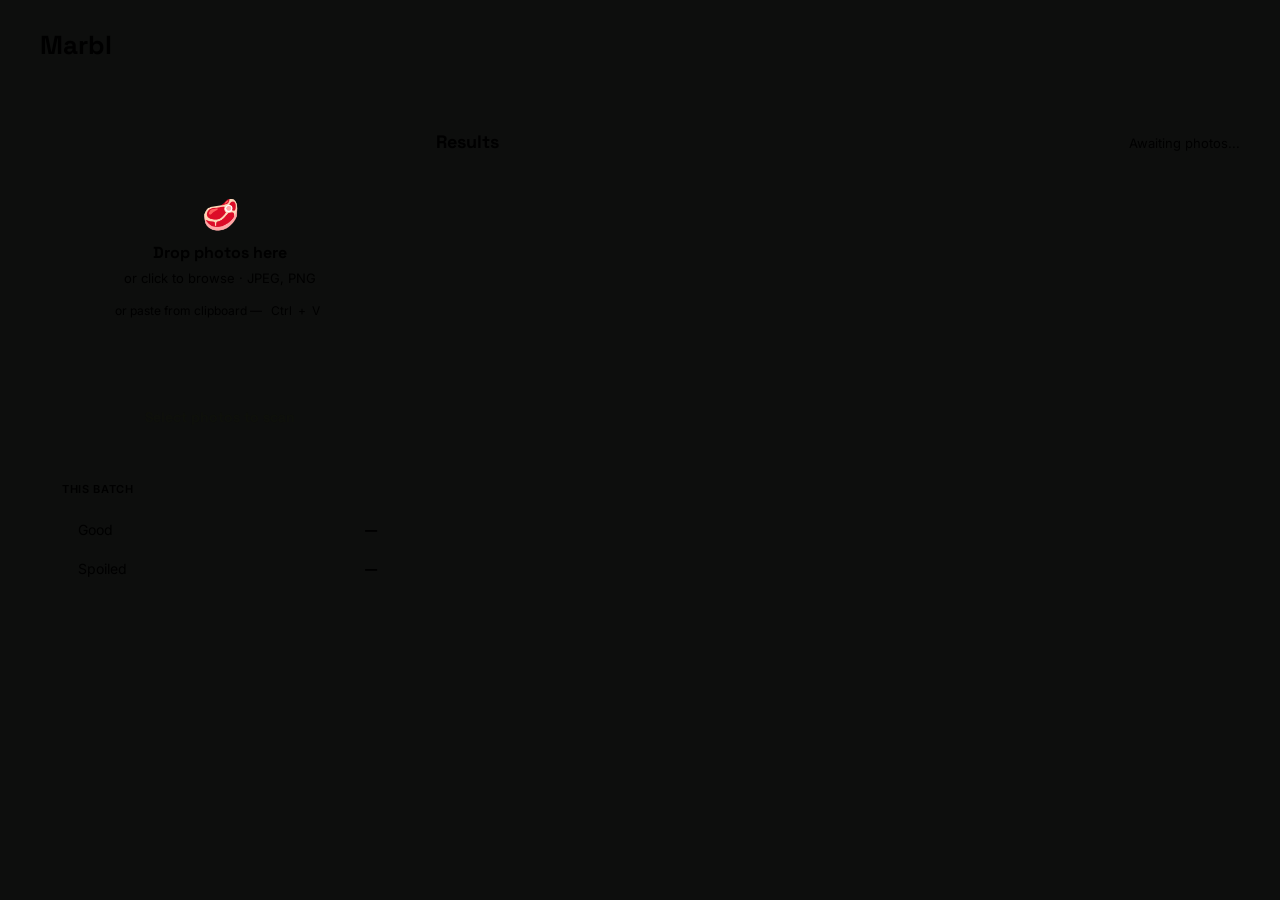
==== frontend/desktop.html @ b9001ba7 "UI enhancements and edge-case fixes: responsive grid, size labels, unified themes, bounding box clam" ====
<!DOCTYPE html>
<html lang="en">

<head>
  <meta charset="UTF-8">
  <title>Marbl — Desktop</title>
  <link rel="preconnect" href="https://fonts.googleapis.com">
  <link
    href="https://fonts.googleapis.com/css2?family=Space+Grotesk:wght@500;700&family=Inter:wght@400;500;600&display=swap"
    rel="stylesheet">
  <link href="/static/tokens.css" rel="stylesheet">
  <style>
    * {
      box-sizing: border-box;
    }

    body {
      margin: 0;
      background: #0d0e0d;
      font-family: 'Inter', sans-serif;
      color: var(--ink);
    }

    .app {
      max-width: 1800px;
      margin: 0 auto;
      padding: 0 40px;
    }

    header {
      display: flex;
      align-items: center;
      justify-content: space-between;
      padding: 28px 0;
      border-bottom: 1px solid var(--line);
    }

    .word {
      font-family: 'Space Grotesk', sans-serif;
      font-weight: 700;
      font-size: 26px;
    }

    .word span {
      color: var(--accent);
    }

    nav {
      display: flex;
      gap: 28px;
      font-size: 14px;
      color: var(--muted);
    }

    .layout {
      display: grid;
      grid-template-columns: 360px 1fr;
      gap: 36px;
      padding: 40px 0 60px;
      align-items: start;
    }

    .panel {
      background: var(--surface);
      border: 1px solid var(--line);
      border-radius: 16px;
      padding: 22px;
      position: sticky;
      top: 40px;
    }

    .drop {
      border: 1.5px dashed var(--line);
      border-radius: 12px;
      padding: 44px 20px;
      text-align: center;
      transition: border-color .15s;
      cursor: pointer;
    }

    .drop.drag-over,
    .drop:hover {
      border-color: var(--accent);
      background: rgba(214, 255, 63, 0.04);
    }

    .drop .emoji {
      font-size: 30px;
      margin-bottom: 10px;
    }

    .drop h3 {
      font-family: 'Space Grotesk', sans-serif;
      font-size: 16px;
      margin: 0 0 6px;
      font-weight: 700;
    }

    .drop p {
      color: var(--muted);
      font-size: 13px;
      margin: 0;
      line-height: 1.5;
    }

    .drop .paste {
      margin-top: 14px;
      font-size: 12px;
      color: var(--muted);
    }

    .drop .paste kbd {
      background: var(--surface-2);
      border: 1px solid var(--line);
      border-radius: 4px;
      padding: 1px 6px;
      font-family: inherit;
    }

    .cta {
      width: 100%;
      background: var(--accent);
      color: #10130a;
      border: none;
      border-radius: 10px;
      padding: 14px;
      font-family: 'Space Grotesk', sans-serif;
      font-weight: 700;
      font-size: 14px;
      margin-top: 16px;
      cursor: pointer;
      transition: opacity .2s, transform .1s;
    }

    .cta:hover:not(:disabled) {
      opacity: 0.9;
    }

    .cta:active:not(:disabled) {
      transform: scale(0.98);
    }

    .cta:disabled {
      opacity: 0.5;
      cursor: not-allowed;
    }

    .preview-strip {
      display: flex;
      flex-wrap: wrap;
      gap: 8px;
      margin-top: 16px;
    }

    .thumb-wrap {
      position: relative;
      width: 48px;
      height: 48px;
      border-radius: 8px;
      overflow: hidden;
      border: 0.5px solid var(--line);
    }

    .thumb-wrap img {
      width: 100%;
      height: 100%;
      object-fit: cover;
    }

    .thumb-remove {
      position: absolute;
      top: 2px;
      right: 2px;
      width: 16px;
      height: 16px;
      border-radius: 50%;
      background: rgba(0, 0, 0, 0.7);
      border: none;
      color: #fff;
      font-size: 10px;
      cursor: pointer;
      display: flex;
      align-items: center;
      justify-content: center;
    }

    .stats {
      margin-top: 22px;
      padding-top: 20px;
      border-top: 1px solid var(--line);
    }

    .stats h4 {
      font-size: 11px;
      text-transform: uppercase;
      letter-spacing: .06em;
      color: var(--muted);
      font-weight: 600;
      margin: 0 0 14px;
    }

    .stat-row {
      display: flex;
      align-items: center;
      justify-content: space-between;
      padding: 9px 0;
      font-size: 14px;
      cursor: pointer;
      transition: opacity .15s;
      user-select: none;
    }

    .stat-row:hover {
      opacity: 0.8;
    }

    .stat-row .n {
      font-family: 'Space Grotesk', sans-serif;
      font-weight: 700;
      font-size: 16px;
      font-variant-numeric: tabular-nums;
    }

    .dot {
      width: 8px;
      height: 8px;
      border-radius: 50%;
      display: inline-block;
      margin-right: 8px;
    }

    .results-head {
      display: flex;
      align-items: baseline;
      justify-content: space-between;
      margin-bottom: 18px;
    }

    .results-head h2 {
      font-family: 'Space Grotesk', sans-serif;
      font-size: 18px;
      margin: 0;
      font-weight: 700;
    }

    .results-head span {
      color: var(--muted);
      font-size: 13px;
    }

    .grid {
      display: grid;
      grid-template-columns: repeat(auto-fill, minmax(320px, 1fr));
      gap: 18px;
    }

    .card {
      background: var(--surface);
      border: 1px solid var(--line);
      border-radius: 14px;
      overflow: hidden;
      transition: transform .18s ease, border-color .18s ease, box-shadow .18s ease, background-color .18s ease;
    }

    .card:hover {
      transform: translateY(-4px);
      box-shadow: 0 16px 40px rgba(0, 0, 0, 0.4);
    }

    .card.good:hover {
      border-color: var(--good);
      background-color: var(--good-dim);
    }

    .card.spoiled:hover {
      border-color: var(--spoiled);
      background-color: var(--spoiled-dim);
    }

    .card.review:hover {
      border-color: var(--review);
      background-color: var(--review-dim);
    }

    .photo {
      position: relative;
      aspect-ratio: 4/3;
      overflow: hidden;
      background: #000;
      display: flex;
      align-items: center;
      justify-content: center;
    }

    .photo img {
      width: 100%;
      height: 100%;
      object-fit: contain;
    }

    .share {
      position: absolute;
      top: 10px;
      right: 10px;
      width: 28px;
      height: 28px;
      border-radius: 50%;
      background: rgba(10, 11, 10, 0.55);
      display: flex;
      align-items: center;
      justify-content: center;
      opacity: 0;
      transition: opacity .15s;
      border: none;
      cursor: pointer;
      backdrop-filter: blur(4px);
      -webkit-backdrop-filter: blur(4px);
    }

    .card:hover .share {
      opacity: 1;
    }

    .share:hover {
      background: rgba(10, 11, 10, 0.8);
    }

    .share svg {
      width: 13px;
      height: 13px;
      stroke: var(--ink);
      fill: none;
      stroke-width: 1.8;
    }

    .meta {
      padding: 11px 13px;
      font-size: 12.5px;
      display: flex;
      justify-content: space-between;
      color: var(--muted);
    }

    .meta .route {
      color: var(--ink);
      font-weight: 500;
    }

    .card.spoiled .meta .route {
      color: var(--spoiled);
    }

    .card.review .meta .route {
      color: var(--review);
    }

    .spinner {
      width: 30px;
      height: 30px;
      border: 3px solid var(--line);
      border-top-color: var(--accent);
      border-radius: 50%;
      animation: spin 0.8s linear infinite;
      margin: 40px auto;
    }

    @keyframes spin {
      to {
        transform: rotate(360deg);
      }
    }

    .skeleton-card {
      aspect-ratio: 4/3;
      background: var(--surface);
      border: 1px solid var(--line);
      border-radius: 14px;
      position: relative;
      overflow: hidden;
    }

    .skeleton-card::after {
      content: '';
      position: absolute;
      top: 0;
      left: -100%;
      right: 0;
      bottom: 0;
      background: linear-gradient(90deg, transparent, rgba(255, 255, 255, 0.03), transparent);
      animation: shimmer 1.5s infinite;
    }

    @keyframes shimmer {
      100% {
        left: 100%;
      }
    }
  </style>
</head>

<body>
  <div class="app">
    <header>
      <div class="word">Mar<span>bl</span></div>
    </header>

    <div class="layout">
      <div class="panel">
        <div class="drop" id="drop-zone">
          <div class="emoji">🥩</div>
          <h3>Drop photos here</h3>
          <p>or click to browse · JPEG, PNG</p>
          <div class="paste">or paste from clipboard — <kbd>Ctrl</kbd>+<kbd>V</kbd></div>
          <input type="file" id="file-input" accept="image/*" multiple style="display:none">
        </div>

        <div class="preview-strip" id="preview-strip"></div>

        <button class="cta" id="cta-btn" disabled>Select photos to scan</button>

        <div class="stats">
          <h4>This batch</h4>
          <div class="stat-row" data-filter="good"><span><i class="dot"
                style="background:var(--good)"></i>Good</span><span class="n" id="stat-good">&mdash;</span></div>
          <div class="stat-row" data-filter="spoiled"><span><i class="dot"
                style="background:var(--spoiled)"></i>Spoiled</span><span class="n" id="stat-spoiled">&mdash;</span>
          </div>
        </div>
      </div>

      <div class="results">
        <div class="results-head">
          <h2>Results</h2>
          <span id="results-hint">Awaiting photos...</span>
        </div>
        <div id="spinner-container" style="display:none">
          <div class="spinner"></div>
        </div>
        <div class="grid" id="grid">
          <!-- Results render here -->
        </div>
      </div>
    </div>
  </div>

  <script type="module">
    import { classifyImages, downloadAnnotatedImage } from '/static/shared.js';

    let queue = [];
    const dropZone = document.getElementById('drop-zone');
    const fileInput = document.getElementById('file-input');
    const previewStrip = document.getElementById('preview-strip');
    const ctaBtn = document.getElementById('cta-btn');
    const grid = document.getElementById('grid');
    const spinnerContainer = document.getElementById('spinner-container');
    const resultsHint = document.getElementById('results-hint');

    // Drag and drop + click
    dropZone.addEventListener('click', () => fileInput.click());
    fileInput.addEventListener('change', () => { addFiles([...fileInput.files]); fileInput.value = ''; });
    dropZone.addEventListener('dragover', e => { e.preventDefault(); dropZone.classList.add('drag-over'); });
    dropZone.addEventListener('dragleave', () => dropZone.classList.remove('drag-over'));
    dropZone.addEventListener('drop', e => {
      e.preventDefault();
      dropZone.classList.remove('drag-over');
      addFiles([...e.dataTransfer.files].filter(f => f.type.startsWith('image/')));
    });

    // Paste
    document.addEventListener('paste', e => {
      const files = [...(e.clipboardData?.items || [])]
        .filter(i => i.type.startsWith('image/'))
        .map(i => i.getAsFile())
        .filter(Boolean);
      if (files.length) addFiles(files);
    });

    // Filter Logic
    let currentFilter = null;
    document.querySelectorAll('.stat-row').forEach(row => {
      row.addEventListener('click', () => {
        const filter = row.dataset.filter;
        currentFilter = currentFilter === filter ? null : filter;
        applyFilter();
      });
    });

    function applyFilter() {
      document.querySelectorAll('.stat-row').forEach(r => {
        r.style.opacity = (!currentFilter || r.dataset.filter === currentFilter) ? '1' : '0.3';
      });

      document.querySelectorAll('.card').forEach(card => {
        if (card.classList.contains('skeleton-card')) return;
        if (!currentFilter || card.classList.contains(currentFilter) || (currentFilter === 'spoiled' && card.classList.contains('error'))) {
          card.style.display = 'block';
        } else {
          card.style.display = 'none';
        }
      });
    }

    function addFiles(files) {
      files.forEach(f => {
        if (!queue.find(x => x.name === f.name && x.size === f.size)) queue.push(f);
      });
      renderQueue();
    }

    function removeFile(idx) {
      queue.splice(idx, 1);
      renderQueue();
    }

    function renderQueue() {
      previewStrip.innerHTML = '';
      queue.forEach((file, idx) => {
        const wrap = document.createElement('div');
        wrap.className = 'thumb-wrap';
        wrap.innerHTML = `<img src="${URL.createObjectURL(file)}"><button class="thumb-remove">✕</button>`;
        wrap.querySelector('.thumb-remove').addEventListener('click', () => removeFile(idx));
        previewStrip.appendChild(wrap);
      });

      if (queue.length > 0) {
        ctaBtn.disabled = false;
        ctaBtn.textContent = `Check ${queue.length} photo${queue.length !== 1 ? 's' : ''}`;
      } else {
        ctaBtn.disabled = true;
        ctaBtn.textContent = 'Select photos to scan';
      }
    }

    // API Call
    ctaBtn.addEventListener('click', async () => {
      if (!queue.length) return;

      ctaBtn.disabled = true;
      ctaBtn.textContent = 'Analyzing...';
      grid.innerHTML = '';

      // Skeletons
      for (let i = 0; i < queue.length; i++) {
        grid.innerHTML += `<div class="skeleton-card" style="animation-delay:${i * 50}ms"></div>`;
      }

      try {
        const results = await classifyImages(queue);
        renderResults(results);
      } catch (err) {
        grid.innerHTML = `<p style="color:var(--spoiled)">Error: ${err.message}</p>`;
      } finally {
        spinnerContainer.style.display = 'none';
        renderQueue(); // restore CTA button text
      }
    });

    function renderResults(results) {
      grid.innerHTML = '';

      let nGood = 0, nSpoiled = 0;
      results.forEach(r => {
        if (r.error) return;
        if (r.decision === 'discard') nSpoiled++;
        else nGood++;
      });

      document.getElementById('stat-good').textContent = nGood;
      document.getElementById('stat-spoiled').textContent = nSpoiled;
      resultsHint.textContent = `${results.length} photo${results.length !== 1 ? 's' : ''}`;

      results.forEach((r, i) => {
        const card = document.createElement('div');

        if (r.error) {
          card.className = 'card spoiled';
          card.innerHTML = `<div style="padding:20px; color:var(--spoiled)">⚠ ${r.error} (${r.filename})</div>`;
          grid.appendChild(card);
          return;
        }

        let cls = r.decision === 'discard' ? 'spoiled' :
          r.decision === 'needs_manual_review' ? 'review' : 'good';

        card.className = `card ${cls}`;

        // Routing
        let routeHtml = '';
        if (r.decision === 'discard') routeHtml = `discard`;
        else if (r.decision === 'packing') routeHtml = `big → packing`;
        else if (r.decision === 'grinding') {
          if (r.size_method === 'multiple_pieces_detected') routeHtml = `multi-piece → grinding`;
          else routeHtml = `small → grinding`;
        } else if (r.decision === 'needs_manual_review') routeHtml = `needs review`;

        // Meta
        let confHtml = '&nbsp;';
        if (r.size_method === 'measured' && r.longest_dimension_mm) confHtml = `~${Math.round(r.longest_dimension_mm)}mm`;
        else if (r.size_method === 'estimated' && r.longest_dimension_mm) confHtml = `~${Math.round(r.longest_dimension_mm)}mm <span style="font-size:0.85em; opacity:0.6">(est.)</span>`;
        else if (r.size_method === 'multiple_pieces_detected' && r.piece_count_estimate) confHtml = `~${r.piece_count_estimate} pcs`;

        const confPct = cls === 'good' ? Math.round(r.good_confidence * 100) : Math.round(r.spoiled_confidence * 100);

        let imgHTML = `<div style="color:var(--muted);font-size:12px">No image</div>`;
        if (r.annotated_image_base64) {
          imgHTML = `<img src="${r.annotated_image_base64}">
                   <button class="share download-btn" data-b64="${r.annotated_image_base64}" data-filename="${r.filename}" title="Download">
                     <svg viewBox="0 0 24 24"><path d="M12 16V4M12 4L7 9M12 4l5 5M4 16v3a2 2 0 002 2h12a2 2 0 002-2v-3"/></svg>
                   </button>`;
        }

        card.innerHTML = `
        <div class="photo ${cls}">
          ${imgHTML}
        </div>
        <div class="meta">
          <span class="route">${routeHtml}</span>
          <span>${confHtml}</span>
        </div>
      `;

        // Download
        const dlBtn = card.querySelector('.download-btn');
        if (dlBtn) {
          dlBtn.addEventListener('click', e => {
            e.stopPropagation();
            downloadAnnotatedImage(dlBtn.dataset.b64, dlBtn.dataset.filename);
          });
        }

        grid.appendChild(card);
      });

      applyFilter();
    }
  </script>
</body>

</html>
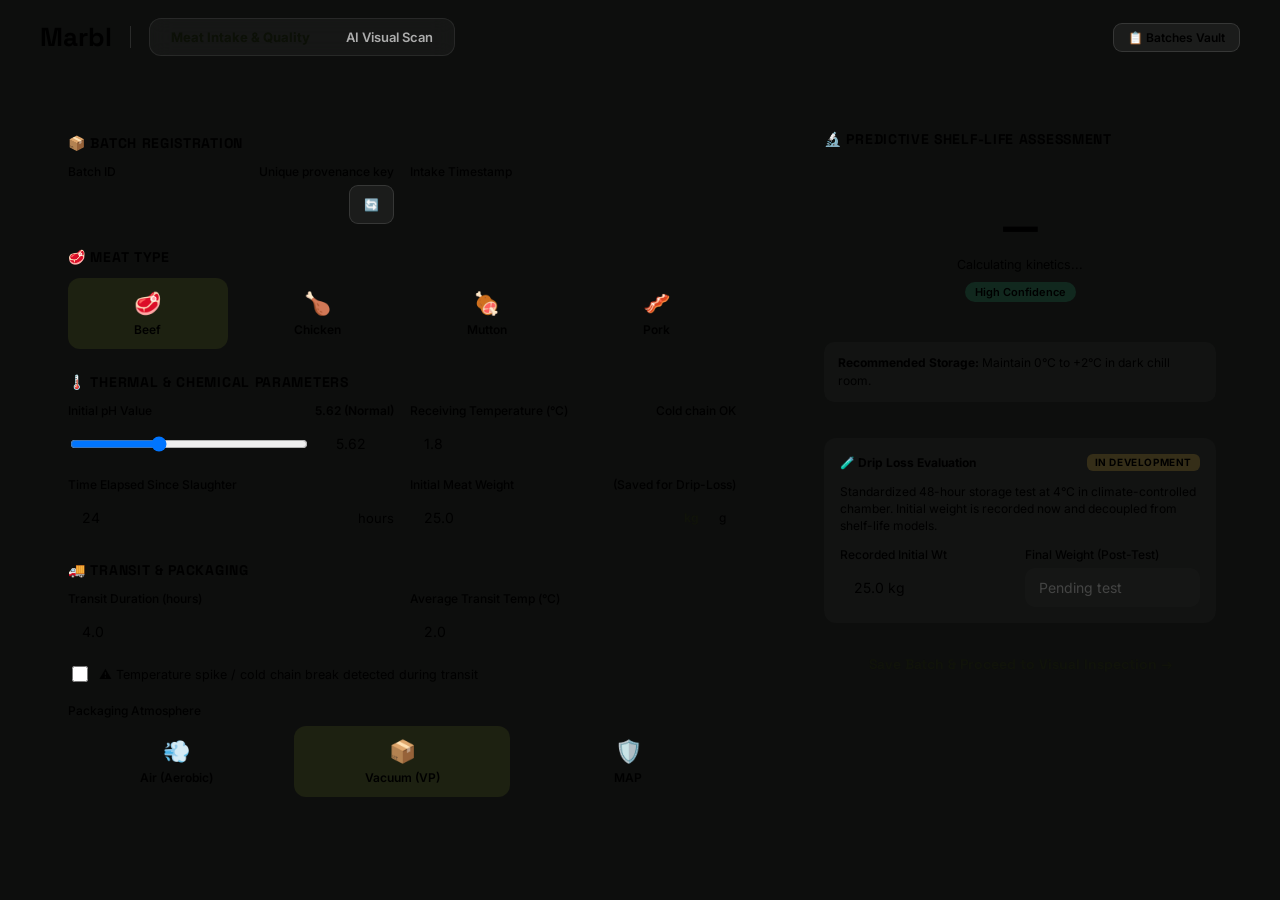
==== commit 10ba870a: "feat: implement Module 1 Intake & Shelf-Life Assessment, SQLite Batches Vault, and Biogenic Amine Se" ====
--- a/frontend/desktop.html
+++ b/frontend/desktop.html
@@ -31,8 +31,20 @@
       display: flex;
       align-items: center;
       justify-content: space-between;
-      padding: 28px 0;
+      padding: 18px 0;
       border-bottom: 1px solid var(--line);
+    }
+
+    .header-brand-group {
+      display: flex;
+      align-items: center;
+    }
+
+    .header-divider {
+      width: 1px;
+      height: 22px;
+      background: rgba(255, 255, 255, 0.12);
+      margin: 0 18px;
     }
 
     .word {
@@ -60,13 +72,219 @@
       align-items: start;
     }
 
+    .sidebar-col {
+      display: flex;
+      flex-direction: column;
+      gap: 20px;
+      position: sticky;
+      top: 40px;
+    }
+
     .panel {
       background: var(--surface);
       border: 1px solid var(--line);
       border-radius: 16px;
       padding: 22px;
-      position: sticky;
-      top: 40px;
+    }
+
+    /* ── Biogenic Amine Biosensor Hardware Integration Card ───────────── */
+    .sensor-card {
+      background: var(--surface);
+      border: 1px solid var(--line);
+      border-radius: 16px;
+      padding: 20px;
+      display: flex;
+      flex-direction: column;
+      gap: 13px;
+      box-sizing: border-box;
+      transition: border-color 0.2s ease;
+    }
+
+    .sensor-card:hover {
+      border-color: rgba(255, 255, 255, 0.2);
+    }
+
+    .sensor-card-head {
+      display: flex;
+      align-items: center;
+      justify-content: space-between;
+      gap: 8px;
+    }
+
+    .sensor-title {
+      font-family: 'Space Grotesk', sans-serif;
+      font-size: 13px;
+      font-weight: 700;
+      color: var(--ink);
+      display: flex;
+      align-items: center;
+      gap: 7px;
+      letter-spacing: .02em;
+      text-transform: uppercase;
+    }
+
+    .sensor-status-badge {
+      display: inline-flex;
+      align-items: center;
+      gap: 5px;
+      font-size: 10px;
+      font-weight: 700;
+      letter-spacing: .05em;
+      padding: 3px 8px;
+      border-radius: 12px;
+      background: rgba(255, 92, 92, 0.12);
+      border: 1px solid rgba(255, 92, 92, 0.3);
+      color: var(--spoiled);
+      text-transform: uppercase;
+    }
+
+    .pulse-dot {
+      width: 6px;
+      height: 6px;
+      border-radius: 50%;
+      background: var(--spoiled);
+      box-shadow: 0 0 6px rgba(255, 92, 92, 0.6);
+      animation: pulseAnim 2.5s infinite ease-in-out;
+    }
+
+    @keyframes pulseAnim {
+      0%, 100% { opacity: 1; transform: scale(1); }
+      50% { opacity: 0.4; transform: scale(0.85); }
+    }
+
+    .sensor-image-wrap {
+      background: #090a09;
+      border: 1px solid rgba(255, 255, 255, 0.08);
+      border-radius: 12px;
+      padding: 10px 14px;
+      display: flex;
+      flex-direction: column;
+      align-items: center;
+      position: relative;
+      overflow: hidden;
+    }
+
+    .sensor-image-wrap img {
+      width: 100%;
+      height: auto;
+      max-height: 80px;
+      object-fit: contain;
+      filter: drop-shadow(0 4px 10px rgba(0, 0, 0, 0.5));
+    }
+
+    .sensor-strip-labels {
+      display: flex;
+      justify-content: space-between;
+      width: 100%;
+      margin-top: 6px;
+      font-size: 9.5px;
+      color: var(--muted);
+      border-top: 1px dashed rgba(255, 255, 255, 0.06);
+      padding-top: 4px;
+    }
+
+    .sensor-grid-specs {
+      display: grid;
+      grid-template-columns: 1fr 1fr;
+      gap: 8px;
+      background: var(--surface-2);
+      border: 1px solid var(--line);
+      border-radius: 10px;
+      padding: 10px 12px;
+      font-size: 11px;
+    }
+
+    .spec-item {
+      display: flex;
+      flex-direction: column;
+      gap: 2px;
+    }
+
+    .spec-item .spec-label {
+      font-size: 10px;
+      color: var(--muted);
+      text-transform: uppercase;
+      letter-spacing: .04em;
+    }
+
+    .spec-item .spec-val {
+      font-family: 'Space Grotesk', sans-serif;
+      font-weight: 700;
+      color: var(--ink);
+      font-size: 11.5px;
+    }
+
+    .sensor-telemetry-bar {
+      display: flex;
+      flex-direction: column;
+      gap: 4px;
+    }
+
+    .telemetry-row {
+      display: flex;
+      justify-content: space-between;
+      align-items: center;
+      font-size: 11px;
+      color: var(--muted);
+    }
+
+    .telemetry-track {
+      height: 5px;
+      border-radius: 3px;
+      background: var(--line);
+      overflow: hidden;
+    }
+
+    .telemetry-fill {
+      height: 100%;
+      width: 8%;
+      background: var(--good);
+      border-radius: 3px;
+      transition: width 0.3s ease;
+    }
+
+    .sensor-btn-handshake {
+      background: rgba(255, 255, 255, 0.06);
+      border: 1px solid var(--line);
+      color: var(--ink);
+      font-family: 'Space Grotesk', sans-serif;
+      font-size: 11.5px;
+      font-weight: 600;
+      padding: 8px 12px;
+      border-radius: 8px;
+      cursor: pointer;
+      display: flex;
+      align-items: center;
+      justify-content: center;
+      gap: 6px;
+      transition: all 0.15s ease;
+    }
+
+    .sensor-btn-handshake:hover {
+      background: rgba(214, 255, 63, 0.1);
+      border-color: var(--accent);
+      color: var(--accent);
+    }
+
+    .sensor-btn-handshake:active {
+      transform: scale(0.98);
+    }
+
+    .sensor-handshake-log {
+      font-size: 10px;
+      color: var(--muted);
+      line-height: 1.4;
+      background: rgba(0, 0, 0, 0.25);
+      border: 1px solid rgba(255, 255, 255, 0.04);
+      border-radius: 6px;
+      padding: 6px 8px;
+      font-family: monospace;
+      display: none;
+    }
+
+    .sensor-handshake-log.active {
+      display: block;
+      animation: fadeIn 0.2s ease;
     }
 
     .drop {
@@ -252,6 +470,7 @@
       display: grid;
       grid-template-columns: repeat(auto-fill, minmax(320px, 1fr));
       gap: 18px;
+      align-items: start;
     }
 
     .card {
@@ -260,6 +479,8 @@
       border-radius: 14px;
       overflow: hidden;
       transition: transform .18s ease, border-color .18s ease, box-shadow .18s ease, background-color .18s ease;
+      display: flex;
+      flex-direction: column;
     }
 
     .card:hover {
@@ -395,57 +616,1836 @@
         left: 100%;
       }
     }
+
+    /* Discard card details */
+    .card.spoiled {
+      border-color: rgba(255, 92, 92, 0.3);
+      background: rgba(255, 92, 92, 0.03);
+    }
+
+    .discard-info {
+      padding: 0 13px 13px;
+      display: flex;
+      align-items: center;
+      gap: 7px;
+      font-size: 11.5px;
+      color: var(--spoiled);
+    }
+
+    .discard-dot {
+      width: 6px;
+      height: 6px;
+      border-radius: 50%;
+      background: var(--spoiled);
+      flex-shrink: 0;
+    }
+
+    /* Interactive photo switcher pill */
+    .photo-switcher {
+      position: absolute;
+      bottom: 8px;
+      right: 8px;
+      display: flex;
+      background: rgba(16, 19, 10, 0.78);
+      backdrop-filter: blur(8px);
+      -webkit-backdrop-filter: blur(8px);
+      border: 1px solid rgba(255, 255, 255, 0.14);
+      border-radius: 20px;
+      padding: 2px;
+      gap: 2px;
+      z-index: 5;
+    }
+
+    .photo-switch-btn {
+      background: transparent;
+      border: none;
+      color: var(--muted);
+      font-size: 10px;
+      font-weight: 600;
+      font-family: inherit;
+      padding: 3px 8px;
+      border-radius: 12px;
+      cursor: pointer;
+      transition: all 0.15s ease;
+    }
+
+    .photo-switch-btn:hover {
+      color: var(--ink);
+    }
+
+    .photo-switch-btn.active {
+      background: rgba(255, 255, 255, 0.16);
+      color: var(--ink);
+    }
+
+    /* ── Module 3: Dynamic Visible Fat Coverage panel ────────────────── */
+    .fat-panel {
+      border-top: 1px solid var(--line);
+      padding: 10px 13px 12px;
+    }
+
+    .fat-bars {
+      display: flex;
+      flex-direction: column;
+      gap: 6px;
+    }
+
+    .fat-bar-row {
+      display: flex;
+      align-items: center;
+      gap: 8px;
+      font-size: 11.5px;
+    }
+
+    .fat-bar-label {
+      width: 68px;
+      color: var(--muted);
+      flex-shrink: 0;
+    }
+
+    .fat-bar-track {
+      flex: 1;
+      height: 6px;
+      border-radius: 3px;
+      background: var(--line);
+      overflow: hidden;
+    }
+
+    .fat-bar-fill {
+      height: 100%;
+      border-radius: 3px;
+      transition: width 0.4s ease;
+    }
+
+    .fat-bar-pct {
+      width: 40px;
+      text-align: right;
+      font-family: 'Space Grotesk', sans-serif;
+      font-weight: 700;
+      font-size: 11.5px;
+      font-variant-numeric: tabular-nums;
+    }
+
+    .fat-category-badge {
+      display: inline-block;
+      font-size: 9.5px;
+      font-weight: 700;
+      letter-spacing: .04em;
+      padding: 1.5px 6px;
+      border-radius: 20px;
+      text-transform: uppercase;
+      vertical-align: middle;
+      margin-left: 2px;
+    }
+
+    .fat-category-badge.low     { background: rgba(55,227,154,.15); color: #37E39A; }
+    .fat-category-badge.moderate { background: rgba(255,201,60,.15); color: #FFC93C; }
+    .fat-category-badge.high    { background: rgba(255,120,30,.15); color: #FF781E; }
+
+    .fat-quality-row {
+      display: flex;
+      align-items: center;
+      justify-content: space-between;
+      gap: 6px;
+      font-size: 11px;
+      color: var(--muted);
+      margin-top: 8px;
+      padding-top: 7px;
+      border-top: 1px solid rgba(255, 255, 255, 0.05);
+    }
+
+    .fat-quality-info {
+      display: flex;
+      align-items: center;
+      gap: 5px;
+    }
+
+    .fat-quality-dot {
+      width: 6px;
+      height: 6px;
+      border-radius: 50%;
+      flex-shrink: 0;
+    }
+
+    .fat-expand-btn {
+      background: rgba(255, 255, 255, 0.06);
+      border: 1px solid var(--line);
+      color: var(--ink);
+      font-size: 10.5px;
+      font-family: inherit;
+      padding: 2.5px 8px;
+      border-radius: 6px;
+      cursor: pointer;
+      display: inline-flex;
+      align-items: center;
+      gap: 4px;
+      transition: background .15s, border-color .15s;
+    }
+
+    .fat-expand-btn:hover {
+      background: rgba(255, 255, 255, 0.12);
+      border-color: rgba(255, 255, 255, 0.2);
+    }
+
+    .fat-expand-btn .chevron {
+      width: 10px;
+      height: 10px;
+      stroke: currentColor;
+      fill: none;
+      stroke-width: 2.2;
+      stroke-linecap: round;
+      stroke-linejoin: round;
+      transition: transform 0.2s ease;
+    }
+
+    .fat-expand-btn.open .chevron {
+      transform: rotate(180deg);
+    }
+
+    .fat-collapsible {
+      display: none;
+      padding-top: 10px;
+      animation: fadeIn 0.2s ease;
+    }
+
+    @keyframes fadeIn {
+      from { opacity: 0; transform: translateY(-4px); }
+      to { opacity: 1; transform: translateY(0); }
+    }
+
+    .fat-disclaimer {
+      font-size: 10.5px;
+      color: var(--muted);
+      background: rgba(255, 201, 60, 0.08);
+      border: 1px solid rgba(255, 201, 60, 0.18);
+      border-radius: 7px;
+      padding: 5px 9px;
+      margin-bottom: 9px;
+      line-height: 1.45;
+    }
+
+    .fat-dual-img {
+      display: grid;
+      grid-template-columns: 1fr 1fr;
+      gap: 8px;
+    }
+
+    .fat-img-wrap {
+      position: relative;
+      border-radius: 8px;
+      overflow: hidden;
+      background: #000;
+      aspect-ratio: 4/3;
+    }
+
+    .fat-img-wrap img {
+      width: 100%;
+      height: 100%;
+      object-fit: contain;
+    }
+
+    .fat-img-label {
+      position: absolute;
+      bottom: 5px;
+      left: 6px;
+      font-size: 9.5px;
+      color: rgba(255,255,255,0.75);
+      background: rgba(0,0,0,0.65);
+      padding: 1.5px 5px;
+      border-radius: 4px;
+      backdrop-filter: blur(2px);
+    }
+
+    /* ── Module 1: Navigation & Header ───────────────────────────────── */
+    .nav-tabs {
+      position: relative;
+      display: inline-flex;
+      align-items: center;
+      background: rgba(255, 255, 255, 0.04);
+      border: 1px solid rgba(255, 255, 255, 0.08);
+      border-radius: 12px;
+      padding: 3px;
+      gap: 0;
+      user-select: none;
+      isolation: isolate;
+      backdrop-filter: blur(12px);
+    }
+
+    .nav-slider {
+      position: absolute;
+      top: 3px;
+      bottom: 3px;
+      left: 0;
+      background: var(--accent);
+      border-radius: 9px;
+      transition: transform 0.28s cubic-bezier(0.2, 0.9, 0.3, 1), width 0.28s cubic-bezier(0.2, 0.9, 0.3, 1);
+      z-index: 1;
+      pointer-events: none;
+      box-shadow: 0 2px 10px rgba(214, 255, 63, 0.3);
+    }
+
+    .nav-tab {
+      position: relative;
+      z-index: 2;
+      background: transparent !important;
+      border: none;
+      color: rgba(255, 255, 255, 0.65);
+      font-size: 13px;
+      font-weight: 600;
+      font-family: inherit;
+      padding: 7px 18px;
+      border-radius: 9px;
+      cursor: pointer;
+      transition: color 0.2s ease;
+      white-space: nowrap;
+    }
+
+    .nav-tab:hover {
+      color: #ffffff;
+    }
+
+    .nav-tab.active {
+      color: #0c1007 !important;
+      font-weight: 700;
+    }
+
+    .header-batch {
+      display: flex;
+      align-items: center;
+      gap: 10px;
+    }
+
+    .batch-pill {
+      font-size: 12px;
+      background: rgba(214, 255, 63, 0.08);
+      border: 1px solid rgba(214, 255, 63, 0.25);
+      color: var(--accent);
+      padding: 6px 14px;
+      border-radius: 10px;
+      font-family: 'Space Grotesk', sans-serif;
+      display: inline-flex;
+      align-items: center;
+      gap: 7px;
+    }
+
+    .batch-pulse-dot {
+      width: 6px;
+      height: 6px;
+      border-radius: 50%;
+      background: var(--accent);
+      box-shadow: 0 0 6px var(--accent);
+      display: inline-block;
+    }
+
+    /* Active batch banner on top of Module 2 */
+    .active-batch-banner {
+      background: var(--surface);
+      border: 1px solid var(--line);
+      border-left: 4px solid var(--accent);
+      border-radius: 12px;
+      padding: 12px 18px;
+      margin-bottom: 24px;
+      display: flex;
+      align-items: center;
+      justify-content: space-between;
+      gap: 16px;
+      font-size: 13px;
+    }
+
+    .active-batch-banner .info-group {
+      display: flex;
+      align-items: center;
+      gap: 18px;
+      flex-wrap: wrap;
+    }
+
+    .active-batch-banner strong {
+      color: var(--accent);
+      font-family: 'Space Grotesk', sans-serif;
+    }
+
+    .banner-btn {
+      background: rgba(255, 255, 255, 0.06);
+      border: 1px solid rgba(255, 255, 255, 0.12);
+      color: var(--ink);
+      font-size: 12px;
+      font-weight: 600;
+      font-family: inherit;
+      padding: 6px 14px;
+      border-radius: 9px;
+      cursor: pointer;
+      transition: background 0.15s, border-color 0.15s;
+      display: inline-flex;
+      align-items: center;
+      gap: 6px;
+    }
+
+    .banner-btn:hover {
+      background: rgba(255, 255, 255, 0.12);
+      border-color: rgba(255, 255, 255, 0.2);
+    }
+
+    /* ── Module 1 Layout ─────────────────────────────────────────────── */
+    .intake-layout {
+      display: grid;
+      grid-template-columns: 1fr 440px;
+      gap: 36px;
+      padding: 32px 0 60px;
+      align-items: start;
+    }
+
+    .form-card {
+      background: var(--surface);
+      border: 1px solid var(--line);
+      border-radius: 16px;
+      padding: 28px;
+      display: flex;
+      flex-direction: column;
+      gap: 24px;
+    }
+
+    .form-section-title {
+      font-family: 'Space Grotesk', sans-serif;
+      font-size: 14px;
+      font-weight: 700;
+      color: var(--ink);
+      display: flex;
+      align-items: center;
+      gap: 8px;
+      margin-bottom: 12px;
+      text-transform: uppercase;
+      letter-spacing: .05em;
+    }
+
+    .form-row {
+      display: grid;
+      grid-template-columns: 1fr 1fr;
+      gap: 16px;
+    }
+
+    .form-group {
+      display: flex;
+      flex-direction: column;
+      gap: 6px;
+    }
+
+    .form-group label {
+      font-size: 12px;
+      color: var(--muted);
+      font-weight: 500;
+      display: flex;
+      align-items: center;
+      justify-content: space-between;
+    }
+
+    .input-text, .input-select {
+      background: var(--surface-2);
+      border: 1px solid var(--line);
+      border-radius: 10px;
+      padding: 11px 14px;
+      color: var(--ink);
+      font-size: 14px;
+      font-family: inherit;
+      outline: none;
+      transition: border-color 0.15s;
+    }
+
+    .input-text:focus, .input-select:focus {
+      border-color: var(--accent);
+    }
+
+    .input-slider-wrap {
+      display: flex;
+      align-items: center;
+      gap: 12px;
+    }
+
+    .input-slider {
+      flex: 1;
+      accent-color: var(--accent);
+      cursor: pointer;
+    }
+
+    .pill-grid {
+      display: grid;
+      grid-template-columns: repeat(4, 1fr);
+      gap: 10px;
+    }
+
+    .pill-opt {
+      background: var(--surface-2);
+      border: 1px solid var(--line);
+      border-radius: 12px;
+      padding: 12px 8px;
+      text-align: center;
+      cursor: pointer;
+      user-select: none;
+      transition: all 0.15s ease;
+      display: flex;
+      flex-direction: column;
+      align-items: center;
+      gap: 6px;
+    }
+
+    .pill-opt .icon {
+      font-size: 22px;
+    }
+
+    .pill-opt .label {
+      font-size: 12px;
+      font-weight: 600;
+      color: var(--muted);
+    }
+
+    .pill-opt:hover {
+      border-color: rgba(255, 255, 255, 0.2);
+    }
+
+    .pill-opt.selected {
+      border-color: var(--accent);
+      background: rgba(214, 255, 63, 0.08);
+    }
+
+    .pill-opt.selected .label {
+      color: var(--ink);
+    }
+
+    .unit-toggle {
+      display: inline-flex;
+      background: var(--surface-2);
+      border: 1px solid var(--line);
+      border-radius: 8px;
+      overflow: hidden;
+    }
+
+    .unit-btn {
+      background: transparent;
+      border: none;
+      color: var(--muted);
+      font-size: 12px;
+      font-family: inherit;
+      padding: 4px 10px;
+      cursor: pointer;
+      transition: all 0.15s;
+    }
+
+    .unit-btn.active {
+      background: var(--accent);
+      color: #10130a;
+      font-weight: 700;
+    }
+
+    /* Shelf life predictor panel */
+    .prediction-card {
+      background: var(--surface);
+      border: 1px solid var(--line);
+      border-radius: 16px;
+      padding: 24px;
+      display: flex;
+      flex-direction: column;
+      gap: 18px;
+      position: sticky;
+      top: 40px;
+    }
+
+    .shelf-life-display {
+      background: var(--surface-2);
+      border: 1px solid var(--line);
+      border-radius: 14px;
+      padding: 22px 18px;
+      text-align: center;
+      position: relative;
+    }
+
+    .shelf-life-val {
+      font-family: 'Space Grotesk', sans-serif;
+      font-size: 46px;
+      font-weight: 700;
+      color: var(--accent);
+      line-height: 1.1;
+      letter-spacing: -0.02em;
+    }
+
+    .shelf-life-sub {
+      font-size: 12.5px;
+      color: var(--muted);
+      margin-top: 6px;
+    }
+
+    .confidence-tag {
+      display: inline-block;
+      margin-top: 10px;
+      font-size: 11px;
+      padding: 3px 10px;
+      border-radius: 12px;
+      background: rgba(55, 227, 154, 0.12);
+      color: var(--good);
+      font-weight: 600;
+    }
+
+    .rec-box {
+      background: rgba(255, 255, 255, 0.02);
+      border: 1px solid var(--line);
+      border-radius: 10px;
+      padding: 12px 14px;
+      font-size: 12px;
+      line-height: 1.5;
+      color: var(--muted);
+    }
+
+    .rec-box strong {
+      color: var(--ink);
+    }
+
+    .warning-alert {
+      background: rgba(255, 92, 92, 0.08);
+      border: 1px solid rgba(255, 92, 92, 0.25);
+      border-radius: 10px;
+      padding: 10px 14px;
+      font-size: 12px;
+      color: var(--spoiled);
+      line-height: 1.45;
+      display: flex;
+      gap: 8px;
+      align-items: flex-start;
+    }
+
+    .caution-alert {
+      background: rgba(255, 201, 60, 0.08);
+      border: 1px solid rgba(255, 201, 60, 0.25);
+      border-radius: 10px;
+      padding: 10px 14px;
+      font-size: 12px;
+      color: var(--review);
+      line-height: 1.45;
+      display: flex;
+      gap: 8px;
+      align-items: flex-start;
+    }
+
+    .drip-staging-box {
+      border: 1px dashed var(--line);
+      border-radius: 12px;
+      padding: 16px;
+      background: rgba(255, 255, 255, 0.02);
+      font-size: 12px;
+    }
+
+    .drip-header {
+      display: flex;
+      align-items: center;
+      justify-content: space-between;
+      margin-bottom: 8px;
+    }
+
+    .drip-badge {
+      font-size: 10px;
+      text-transform: uppercase;
+      letter-spacing: .06em;
+      background: rgba(255, 201, 60, 0.15);
+      color: var(--review);
+      padding: 2.5px 8px;
+      border-radius: 6px;
+      font-weight: 700;
+    }
+
+    .drip-desc {
+      color: var(--muted);
+      line-height: 1.45;
+      margin-bottom: 12px;
+    }
+
+    .drip-inputs {
+      display: grid;
+      grid-template-columns: 1fr 1fr;
+      gap: 10px;
+    }
+
+    .drip-inputs .form-group {
+      min-width: 0;
+    }
+
+    .drip-inputs .input-text {
+      width: 100%;
+    }
+
+    .input-disabled {
+      opacity: 0.5;
+      cursor: not-allowed;
+      background: rgba(255, 255, 255, 0.03);
+    }
+
+    /* ── Batches Provenance Modal ────────────────────────────────────── */
+    .modal-overlay {
+      position: fixed;
+      top: 0;
+      left: 0;
+      right: 0;
+      bottom: 0;
+      background: rgba(0, 0, 0, 0.78);
+      backdrop-filter: blur(8px);
+      -webkit-backdrop-filter: blur(8px);
+      z-index: 9999;
+      display: none;
+      align-items: center;
+      justify-content: center;
+      padding: 24px;
+      animation: modalFadeIn 0.2s ease;
+    }
+
+    .modal-overlay.open {
+      display: flex;
+    }
+
+    @keyframes modalFadeIn {
+      from { opacity: 0; }
+      to { opacity: 1; }
+    }
+
+    .modal-card {
+      background: #141614;
+      border: 1px solid var(--line);
+      border-radius: 18px;
+      width: 100%;
+      max-width: 900px;
+      max-height: 85vh;
+      display: flex;
+      flex-direction: column;
+      box-shadow: 0 24px 60px rgba(0, 0, 0, 0.7);
+      overflow: hidden;
+      animation: modalSlideUp 0.25s cubic-bezier(0.2, 0.9, 0.3, 1);
+    }
+
+    @keyframes modalSlideUp {
+      from { opacity: 0; transform: translateY(18px) scale(0.98); }
+      to { opacity: 1; transform: translateY(0) scale(1); }
+    }
+
+    .modal-header {
+      padding: 18px 24px;
+      border-bottom: 1px solid var(--line);
+      display: flex;
+      align-items: center;
+      justify-content: space-between;
+      background: rgba(255, 255, 255, 0.02);
+    }
+
+    .modal-header h3 {
+      font-family: 'Space Grotesk', sans-serif;
+      font-size: 18px;
+      margin: 0;
+      display: flex;
+      align-items: center;
+      gap: 10px;
+      font-weight: 700;
+    }
+
+    .batch-count-badge {
+      font-size: 11px;
+      background: rgba(214, 255, 63, 0.12);
+      border: 1px solid rgba(214, 255, 63, 0.28);
+      color: var(--accent);
+      padding: 2px 8px;
+      border-radius: 12px;
+      font-family: inherit;
+    }
+
+    .modal-close-btn {
+      background: rgba(255, 255, 255, 0.07);
+      border: 1px solid var(--line);
+      color: var(--ink);
+      font-size: 20px;
+      line-height: 1;
+      width: 32px;
+      height: 32px;
+      border-radius: 50%;
+      cursor: pointer;
+      display: flex;
+      align-items: center;
+      justify-content: center;
+      transition: background 0.15s, transform 0.1s;
+    }
+
+    .modal-close-btn:hover {
+      background: rgba(255, 255, 255, 0.15);
+      transform: scale(1.05);
+    }
+
+    .modal-subheader {
+      padding: 14px 24px;
+      border-bottom: 1px solid var(--line);
+      display: flex;
+      gap: 12px;
+      align-items: center;
+      background: rgba(0, 0, 0, 0.2);
+    }
+
+    .modal-search-box {
+      flex: 1;
+      display: flex;
+      align-items: center;
+      gap: 8px;
+      background: var(--surface-2);
+      border: 1px solid var(--line);
+      border-radius: 10px;
+      padding: 0 12px;
+    }
+
+    .modal-search-box input {
+      background: transparent;
+      border: none;
+      padding: 9px 0;
+      color: var(--ink);
+      font-size: 13px;
+      font-family: inherit;
+      width: 100%;
+      outline: none;
+    }
+
+    .modal-body {
+      padding: 20px 24px;
+      overflow-y: auto;
+      flex: 1;
+      display: flex;
+      flex-direction: column;
+      gap: 12px;
+    }
+
+    .batch-item-card {
+      background: var(--surface-2);
+      border: 1px solid var(--line);
+      border-radius: 14px;
+      padding: 16px 18px;
+      transition: border-color 0.15s, background 0.15s;
+    }
+
+    .batch-item-card:hover {
+      border-color: rgba(255, 255, 255, 0.22);
+    }
+
+    .batch-item-card.is-active {
+      border-color: var(--accent);
+      background: rgba(214, 255, 63, 0.04);
+      box-shadow: 0 0 0 1px var(--accent);
+    }
+
+    .batch-item-head {
+      display: flex;
+      align-items: center;
+      justify-content: space-between;
+      margin-bottom: 12px;
+      flex-wrap: wrap;
+      gap: 8px;
+    }
+
+    .batch-item-id {
+      font-family: 'Space Grotesk', sans-serif;
+      font-weight: 700;
+      font-size: 15px;
+      color: var(--ink);
+      display: flex;
+      align-items: center;
+      gap: 8px;
+    }
+
+    .active-badge-tag {
+      background: rgba(214, 255, 63, 0.18);
+      border: 1px solid rgba(214, 255, 63, 0.4);
+      color: var(--accent);
+      font-size: 10px;
+      font-weight: 700;
+      padding: 2px 7px;
+      border-radius: 10px;
+      text-transform: uppercase;
+      letter-spacing: .05em;
+    }
+
+    .batch-item-meta {
+      display: grid;
+      grid-template-columns: repeat(4, minmax(0, 1fr));
+      gap: 12px;
+      font-size: 11.5px;
+      color: var(--muted);
+      margin-bottom: 12px;
+    }
+
+    .batch-item-meta .meta-col {
+      min-width: 0;
+      overflow: hidden;
+    }
+
+    .batch-item-meta strong {
+      color: var(--ink);
+      display: block;
+      font-size: 13px;
+      margin-top: 3px;
+      white-space: nowrap;
+      overflow: hidden;
+      text-overflow: ellipsis;
+    }
+
+    .batch-item-actions {
+      display: flex;
+      align-items: center;
+      justify-content: space-between;
+      gap: 10px;
+      border-top: 1px solid rgba(255, 255, 255, 0.06);
+      padding-top: 12px;
+    }
+
+    .batch-status-pill {
+      font-size: 11.5px;
+      color: var(--muted);
+      display: flex;
+      align-items: center;
+      gap: 6px;
+    }
+
+    .btn-select-batch {
+      background: var(--accent);
+      color: #10130a;
+      border: none;
+      font-family: 'Space Grotesk', sans-serif;
+      font-weight: 700;
+      font-size: 12px;
+      padding: 6px 14px;
+      border-radius: 8px;
+      cursor: pointer;
+      transition: opacity 0.15s, transform 0.1s;
+    }
+
+    .btn-select-batch:hover {
+      opacity: 0.9;
+    }
+
+    .btn-select-batch:active {
+      transform: scale(0.97);
+    }
+
+    .btn-records-toggle {
+      background: rgba(255, 255, 255, 0.06);
+      border: 1px solid var(--line);
+      color: var(--ink);
+      font-size: 11.5px;
+      padding: 5px 10px;
+      border-radius: 6px;
+      cursor: pointer;
+      font-family: inherit;
+      transition: background 0.15s;
+    }
+
+    .btn-records-toggle:hover {
+      background: rgba(255, 255, 255, 0.12);
+    }
+
+    .batch-records-tray {
+      margin-top: 12px;
+      padding: 12px;
+      background: rgba(0, 0, 0, 0.25);
+      border: 1px solid rgba(255, 255, 255, 0.05);
+      border-radius: 10px;
+      font-size: 12px;
+      display: none;
+    }
+
+    .batch-records-tray.open {
+      display: block;
+      animation: fadeIn 0.2s ease;
+    }
+
+    .batch-record-row {
+      display: flex;
+      align-items: center;
+      justify-content: space-between;
+      padding: 6px 0;
+      border-bottom: 1px solid rgba(255, 255, 255, 0.04);
+      font-size: 11.5px;
+    }
+
+    .batch-record-row:last-child {
+      border-bottom: none;
+    }
   </style>
 </head>
 
 <body>
   <div class="app">
     <header>
-      <div class="word">Mar<span>bl</span></div>
+      <div class="header-brand-group">
+        <div class="word">Mar<span>bl</span></div>
+        <div class="header-divider"></div>
+        <div class="nav-tabs" id="nav-tabs">
+          <div class="nav-slider" id="nav-slider"></div>
+          <button type="button" class="nav-tab active" id="tab-module1">Meat Intake & Quality</button>
+          <button type="button" class="nav-tab" id="tab-module2">AI Visual Scan</button>
+        </div>
+      </div>
+      <div class="header-batch">
+        <div id="header-active-batch" style="display:none">
+          <span class="batch-pill" id="btn-active-batch-pill" style="cursor:pointer" title="Click to view all batches">
+            <span class="batch-pulse-dot"></span> Batch: <strong id="header-batch-id">MB-...</strong>
+          </span>
+        </div>
+        <button type="button" id="btn-open-batches-modal" class="banner-btn" style="cursor:pointer">📋 Batches Vault</button>
+      </div>
     </header>
 
-    <div class="layout">
-      <div class="panel">
-        <div class="drop" id="drop-zone">
-          <div class="emoji">🥩</div>
-          <h3>Drop photos here</h3>
-          <p>or click to browse · JPEG, PNG</p>
-          <div class="paste">or paste from clipboard — <kbd>Ctrl</kbd>+<kbd>V</kbd></div>
-          <input type="file" id="file-input" accept="image/*" multiple style="display:none">
-        </div>
-
-        <div class="preview-strip" id="preview-strip"></div>
-
-        <button class="cta" id="cta-btn" disabled>Select photos to scan</button>
-
-        <div class="stats">
-          <h4>This batch</h4>
-          <div class="stat-row" data-filter="good"><span><i class="dot"
-                style="background:var(--good)"></i>Good</span><span class="n" id="stat-good">&mdash;</span></div>
-          <div class="stat-row" data-filter="spoiled"><span><i class="dot"
-                style="background:var(--spoiled)"></i>Spoiled</span><span class="n" id="stat-spoiled">&mdash;</span>
+    <!-- ── MODULE 1: INTAKE & QUALITY ASSESSMENT ─────────────────────── -->
+    <div id="view-module1">
+      <div class="intake-layout">
+        <div class="form-card">
+          <!-- 1. Batch Registration -->
+          <div>
+            <div class="form-section-title">📦 Batch Registration</div>
+            <div class="form-row">
+              <div class="form-group">
+                <label>Batch ID <span>Unique provenance key</span></label>
+                <div style="display:flex;gap:8px">
+                  <input type="text" id="intake-batch-id" class="input-text" style="flex:1;font-weight:700" readonly>
+                  <button type="button" id="btn-regen-batch" class="banner-btn" title="Generate fresh ID">🔄</button>
+                </div>
+              </div>
+              <div class="form-group">
+                <label>Intake Timestamp</label>
+                <input type="text" id="intake-timestamp" class="input-text" readonly style="color:var(--muted)">
+              </div>
+            </div>
+          </div>
+
+          <!-- 2. Meat Species Selection -->
+          <div>
+            <div class="form-section-title">🥩 Meat Type</div>
+            <div class="pill-grid" id="species-grid">
+              <div class="pill-opt selected" data-value="beef">
+                <span class="icon">🥩</span>
+                <span class="label">Beef</span>
+              </div>
+              <div class="pill-opt" data-value="chicken">
+                <span class="icon">🍗</span>
+                <span class="label">Chicken</span>
+              </div>
+              <div class="pill-opt" data-value="mutton">
+                <span class="icon">🍖</span>
+                <span class="label">Mutton</span>
+              </div>
+              <div class="pill-opt" data-value="pork">
+                <span class="icon">🥓</span>
+                <span class="label">Pork</span>
+              </div>
+            </div>
+          </div>
+
+          <!-- 3. Quality & Thermal Parameters -->
+          <div>
+            <div class="form-section-title">🌡️ Thermal & Chemical Parameters</div>
+            <div class="form-row">
+              <div class="form-group">
+                <label>Initial pH Value <span id="ph-badge" style="color:var(--good);font-weight:600">5.62 (Normal)</span></label>
+                <div class="input-slider-wrap">
+                  <input type="range" id="intake-ph-slider" class="input-slider" min="4.8" max="7.0" step="0.05" value="5.62">
+                  <input type="number" id="intake-ph-num" class="input-text" style="width:72px;text-align:center" min="4.8" max="7.0" step="0.05" value="5.62">
+                </div>
+              </div>
+              <div class="form-group">
+                <label>Receiving Temperature (°C) <span id="temp-badge" style="color:var(--good)">Cold chain OK</span></label>
+                <input type="number" id="intake-rec-temp" class="input-text" step="0.1" value="1.8">
+              </div>
+            </div>
+            <div class="form-row" style="margin-top:14px">
+              <div class="form-group">
+                <label>Time Elapsed Since Slaughter</label>
+                <div style="display:flex;gap:8px">
+                  <input type="number" id="intake-slaughter-hrs" class="input-text" style="flex:1" step="1" value="24" min="1">
+                  <span style="display:flex;align-items:center;font-size:13px;color:var(--muted)">hours</span>
+                </div>
+              </div>
+              <div class="form-group">
+                <label>Initial Meat Weight <span>(Saved for Drip-Loss)</span></label>
+                <div style="display:flex;gap:8px">
+                  <input type="number" id="intake-weight-val" class="input-text" style="flex:1" step="0.1" value="25.0" min="0.1">
+                  <div class="unit-toggle" id="unit-toggle-group">
+                    <button type="button" class="unit-btn active" data-unit="kg">kg</button>
+                    <button type="button" class="unit-btn" data-unit="g">g</button>
+                  </div>
+                </div>
+              </div>
+            </div>
+          </div>
+
+          <!-- 4. Transportation History & Packaging -->
+          <div>
+            <div class="form-section-title">🚚 Transit & Packaging</div>
+            <div class="form-row">
+              <div class="form-group">
+                <label>Transit Duration (hours)</label>
+                <input type="number" id="intake-trans-dur" class="input-text" step="0.5" value="4.0" min="0">
+              </div>
+              <div class="form-group">
+                <label>Average Transit Temp (°C)</label>
+                <input type="number" id="intake-trans-temp" class="input-text" step="0.1" value="2.0">
+              </div>
+            </div>
+            <div style="margin-top:12px">
+              <label style="display:flex;align-items:center;gap:8px;font-size:12.5px;color:var(--ink);cursor:pointer">
+                <input type="checkbox" id="intake-trans-excursion" style="accent-color:var(--spoiled);width:16px;height:16px">
+                <span>⚠️ Temperature spike / cold chain break detected during transit</span>
+              </label>
+            </div>
+            <div style="margin-top:18px">
+              <label style="font-size:12px;color:var(--muted);font-weight:500;margin-bottom:8px;display:block">Packaging Atmosphere</label>
+              <div class="pill-grid" id="packaging-grid" style="grid-template-columns:repeat(3, 1fr)">
+                <div class="pill-opt" data-value="air">
+                  <span class="icon">💨</span>
+                  <span class="label">Air (Aerobic)</span>
+                </div>
+                <div class="pill-opt selected" data-value="vacuum">
+                  <span class="icon">📦</span>
+                  <span class="label">Vacuum (VP)</span>
+                </div>
+                <div class="pill-opt" data-value="map">
+                  <span class="icon">🛡️</span>
+                  <span class="label">MAP</span>
+                </div>
+              </div>
+            </div>
           </div>
         </div>
+
+        <!-- Right Column: Predictive Shelf-Life Analytics & Staged Tests -->
+        <div class="prediction-card">
+          <div class="form-section-title">🔬 Predictive Shelf-Life Assessment</div>
+          <div class="shelf-life-display">
+            <div class="shelf-life-val" id="pred-days">—</div>
+            <div class="shelf-life-sub" id="pred-ci">Calculating kinetics...</div>
+            <div class="confidence-tag" id="pred-conf">High Confidence</div>
+          </div>
+
+          <div class="rec-box" id="pred-rec">
+            <strong>Recommended Storage:</strong> Maintain 0°C to +2°C in dark chill room.
+          </div>
+
+          <div id="pred-warnings-container" style="display:flex;flex-direction:column;gap:8px">
+            <!-- Dynamic alerts appear here -->
+          </div>
+
+          <!-- Staged Drip-Loss Section -->
+          <div class="drip-staging-box">
+            <div class="drip-header">
+              <strong style="color:var(--ink)">🧪 Drip Loss Evaluation</strong>
+              <span class="drip-badge">In Development</span>
+            </div>
+            <p class="drip-desc">
+              Standardized 48-hour storage test at 4°C in climate-controlled chamber. Initial weight is recorded now and decoupled from shelf-life models.
+            </p>
+            <div class="drip-inputs">
+              <div class="form-group">
+                <label>Recorded Initial Wt</label>
+                <input type="text" id="drip-initial-wt" class="input-text" readonly value="25.0 kg">
+              </div>
+              <div class="form-group">
+                <label>Final Weight (Post-Test)</label>
+                <input type="text" class="input-text input-disabled" disabled placeholder="Pending test">
+              </div>
+            </div>
+          </div>
+
+          <button type="button" class="cta" id="btn-save-proceed" style="margin-top:0">Save Batch & Proceed to Visual Inspection →</button>
+        </div>
       </div>
-
-      <div class="results">
-        <div class="results-head">
-          <h2>Results</h2>
-          <span id="results-hint">Awaiting photos...</span>
+    </div>
+
+    <!-- ── MODULE 2: AI VISUAL INSPECTION (CONVEYOR SCAN) ─────────────── -->
+    <div id="view-module2" style="display:none">
+      <div class="active-batch-banner" id="module2-batch-banner">
+        <div class="info-group">
+          <div>Active Batch: <strong id="m2-banner-batch-id">MB-PENDING</strong></div>
+          <div>Species: <span id="m2-banner-species">Beef</span></div>
+          <div>Packaging: <span id="m2-banner-pkg">Vacuum</span></div>
+          <div>Initial Wt: <span id="m2-banner-wt">25.0 kg</span></div>
+          <div>Est. Shelf Life: <strong id="m2-banner-shelflife">—</strong></div>
         </div>
-        <div id="spinner-container" style="display:none">
-          <div class="spinner"></div>
+        <button type="button" class="banner-btn" id="btn-change-batch">Change Batch</button>
+      </div>
+
+      <div class="layout" style="padding-top:6px">
+        <div class="sidebar-col">
+          <div class="panel">
+            <div class="drop" id="drop-zone">
+              <div class="emoji">🥩</div>
+              <h3>Drop photos here</h3>
+              <p>or click to browse · JPEG, PNG</p>
+              <div class="paste">or paste from clipboard — <kbd>Ctrl</kbd>+<kbd>V</kbd></div>
+              <input type="file" id="file-input" accept="image/*" multiple style="display:none">
+            </div>
+
+            <div class="preview-strip" id="preview-strip"></div>
+
+            <button class="cta" id="cta-btn" disabled>Select photos to scan</button>
+
+            <div class="stats">
+              <h4>This batch</h4>
+              <div class="stat-row" data-filter="good"><span><i class="dot"
+                    style="background:var(--good)"></i>Good</span><span class="n" id="stat-good">&mdash;</span></div>
+              <div class="stat-row" data-filter="spoiled"><span><i class="dot"
+                    style="background:var(--spoiled)"></i>Spoiled</span><span class="n" id="stat-spoiled">&mdash;</span>
+              </div>
+            </div>
+          </div>
+
+          <!-- ── BIOGENIC AMINE SENSOR HARDWARE INTEGRATION CARD ── -->
+          <div class="sensor-card">
+            <div class="sensor-card-head">
+              <div class="sensor-title">
+                <span>⚡</span> Biogenic Amine Sensor
+              </div>
+              <span class="sensor-status-badge" id="sensor-status-badge">
+                <span class="pulse-dot"></span>
+                <span>Device Disconnected</span>
+              </span>
+            </div>
+
+            <div class="sensor-image-wrap">
+              <img src="/static/sensor_strip.png" alt="Screen-Printed Biogenic Amine Electrochemical Sensor Strip">
+              <div class="sensor-strip-labels">
+                <span>▲ Au Micro-Electrodes (WE/RE/CE)</span>
+                <span>DAO Enzyme Well ▲</span>
+              </div>
+            </div>
+
+            <div class="sensor-grid-specs">
+              <div class="spec-item">
+                <span class="spec-label">Target Analytes</span>
+                <span class="spec-val">Putrescine / Cadaverine</span>
+              </div>
+              <div class="spec-item">
+                <span class="spec-label">Hardware Bus</span>
+                <span class="spec-val">UART/BLE (COM3 Ready)</span>
+              </div>
+              <div class="spec-item">
+                <span class="spec-label">Working Potential</span>
+                <span class="spec-val">+0.42 V (Configured)</span>
+              </div>
+              <div class="spec-item">
+                <span class="spec-label">Live Sensor Reading</span>
+                <span class="spec-val" style="color:var(--muted);font-weight:500">— (Awaiting Hardware)</span>
+              </div>
+            </div>
+
+            <div class="sensor-telemetry-bar">
+              <div class="telemetry-row">
+                <span>Amine Accumulation Index</span>
+                <span style="color:var(--muted);font-size:11px">Hardware Offline</span>
+              </div>
+              <div class="telemetry-track">
+                <div class="telemetry-fill" style="width:0%;background:var(--muted)"></div>
+              </div>
+            </div>
+
+            <button type="button" id="btn-sensor-handshake" class="sensor-btn-handshake">
+              <span>🔌</span> Scan for Sensor Hardware
+            </button>
+            <div id="sensor-handshake-log" class="sensor-handshake-log"></div>
+          </div>
         </div>
-        <div class="grid" id="grid">
-          <!-- Results render here -->
+
+        <div class="results">
+          <div class="results-head">
+            <h2>Results</h2>
+            <span id="results-hint">Awaiting photos...</span>
+          </div>
+          <div id="spinner-container" style="display:none">
+            <div class="spinner"></div>
+          </div>
+          <div class="grid" id="grid">
+            <!-- Results render here -->
+          </div>
         </div>
       </div>
     </div>
   </div>
 
+  <!-- ── BATCHES HISTORY & PROVENANCE VAULT MODAL ── -->
+  <div class="modal-overlay" id="batches-modal" role="dialog" aria-modal="true" aria-labelledby="modal-title">
+    <div class="modal-card">
+      <div class="modal-header">
+        <h3 id="modal-title">
+          <span>📦</span> Stored Batches & Provenance Vault
+          <span class="batch-count-badge" id="modal-batch-count">0 Batches</span>
+        </h3>
+        <button type="button" class="modal-close-btn" id="btn-close-batches-modal" aria-label="Close modal">×</button>
+      </div>
+
+      <div class="modal-subheader">
+        <div class="modal-search-box">
+          <span style="color:var(--muted)">🔍</span>
+          <input type="text" id="batch-search-input" placeholder="Search by Batch ID, species (Beef, Chicken...) or status...">
+        </div>
+        <button type="button" id="btn-modal-refresh-batches" class="banner-btn" title="Refresh batches from database">
+          🔄 Refresh
+        </button>
+        <button type="button" id="btn-modal-new-batch" class="banner-btn" style="border-color:var(--accent);color:var(--accent)">
+          + New Intake
+        </button>
+      </div>
+
+      <div class="modal-body" id="modal-batches-list">
+        <div style="text-align:center;padding:40px;color:var(--muted)">
+          <div class="spinner"></div>
+          <p>Loading stored batches from database...</p>
+        </div>
+      </div>
+    </div>
+  </div>
+
   <script type="module">
-    import { classifyImages, downloadAnnotatedImage } from '/static/shared.js';
-
+    import { classifyImages, downloadAnnotatedImage, estimateShelfLife, createBatch, getBatch, listBatches, getInspectionRecords } from '/static/shared.js';
+
+    // ── Module Navigation & State ───────────────────────────────────────────
+    let activeBatch = null;
+
+    const tabModule1 = document.getElementById('tab-module1');
+    const tabModule2 = document.getElementById('tab-module2');
+    const navSlider = document.getElementById('nav-slider');
+    const navTabsContainer = document.getElementById('nav-tabs');
+    const viewModule1 = document.getElementById('view-module1');
+    const viewModule2 = document.getElementById('view-module2');
+    const headerActiveBatch = document.getElementById('header-active-batch');
+    const headerBatchId = document.getElementById('header-batch-id');
+    const btnChangeBatch = document.getElementById('btn-change-batch');
+
+    function updateNavSlider(tabElement) {
+      if (!navSlider || !tabElement || !navTabsContainer) return;
+      const tabRect = tabElement.getBoundingClientRect();
+      const containerRect = navTabsContainer.getBoundingClientRect();
+      const left = tabRect.left - containerRect.left;
+      const width = tabRect.width;
+      navSlider.style.transform = `translateX(${left}px)`;
+      navSlider.style.width = `${width}px`;
+    }
+
+    function switchTab(view) {
+      if (view === 'module1') {
+        tabModule1.classList.add('active');
+        tabModule2.classList.remove('active');
+        updateNavSlider(tabModule1);
+        viewModule1.style.display = 'block';
+        viewModule2.style.display = 'none';
+      } else {
+        tabModule2.classList.add('active');
+        tabModule1.classList.remove('active');
+        updateNavSlider(tabModule2);
+        viewModule2.style.display = 'block';
+        viewModule1.style.display = 'none';
+      }
+    }
+
+    tabModule1.addEventListener('click', () => switchTab('module1'));
+    tabModule2.addEventListener('click', () => switchTab('module2'));
+    if (btnChangeBatch) btnChangeBatch.addEventListener('click', () => switchTab('module1'));
+
+    window.addEventListener('resize', () => {
+      const active = document.querySelector('.nav-tab.active');
+      if (active) updateNavSlider(active);
+    });
+    // Initialize slider position after render
+    requestAnimationFrame(() => {
+      const active = document.querySelector('.nav-tab.active');
+      if (active) updateNavSlider(active);
+    });
+
+    // ── Module 1: Intake Form Elements ──────────────────────────────────────
+    const intakeBatchId = document.getElementById('intake-batch-id');
+    const intakeTimestamp = document.getElementById('intake-timestamp');
+    const btnRegenBatch = document.getElementById('btn-regen-batch');
+
+    const speciesGrid = document.getElementById('species-grid');
+    const packagingGrid = document.getElementById('packaging-grid');
+
+    const phSlider = document.getElementById('intake-ph-slider');
+    const phNum = document.getElementById('intake-ph-num');
+    const phBadge = document.getElementById('ph-badge');
+
+    const recTempInput = document.getElementById('intake-rec-temp');
+    const tempBadge = document.getElementById('temp-badge');
+
+    const slaughterHrsInput = document.getElementById('intake-slaughter-hrs');
+    const weightValInput = document.getElementById('intake-weight-val');
+    const unitToggleGroup = document.getElementById('unit-toggle-group');
+
+    const transDurInput = document.getElementById('intake-trans-dur');
+    const transTempInput = document.getElementById('intake-trans-temp');
+    const transExcursion = document.getElementById('intake-trans-excursion');
+
+    const predDays = document.getElementById('pred-days');
+    const predCi = document.getElementById('pred-ci');
+    const predConf = document.getElementById('pred-conf');
+    const predRec = document.getElementById('pred-rec');
+    const predWarnings = document.getElementById('pred-warnings-container');
+    const dripInitialWt = document.getElementById('drip-initial-wt');
+    const btnSaveProceed = document.getElementById('btn-save-proceed');
+
+    // Generate fresh batch ID
+    function generateFreshBatchId() {
+      const now = new Date();
+      const y = now.getFullYear();
+      const m = String(now.getMonth() + 1).padStart(2, '0');
+      const d = String(now.getDate()).padStart(2, '0');
+      const rnd = Math.random().toString(16).substring(2, 6).toUpperCase();
+      return `MB-${y}${m}${d}-${rnd}`;
+    }
+
+    function initBatchForm() {
+      intakeBatchId.value = generateFreshBatchId();
+      intakeTimestamp.value = new Date().toLocaleString([], { dateStyle: 'medium', timeStyle: 'short' });
+      updateDripInitial();
+      calcShelfLife();
+    }
+
+    if (btnRegenBatch) {
+      btnRegenBatch.addEventListener('click', () => {
+        intakeBatchId.value = generateFreshBatchId();
+      });
+    }
+
+    // Species selection
+    speciesGrid.querySelectorAll('.pill-opt').forEach(opt => {
+      opt.addEventListener('click', () => {
+        speciesGrid.querySelectorAll('.pill-opt').forEach(o => o.classList.remove('selected'));
+        opt.classList.add('selected');
+        calcShelfLife();
+      });
+    });
+
+    // Packaging selection
+    packagingGrid.querySelectorAll('.pill-opt').forEach(opt => {
+      opt.addEventListener('click', () => {
+        packagingGrid.querySelectorAll('.pill-opt').forEach(o => o.classList.remove('selected'));
+        opt.classList.add('selected');
+        calcShelfLife();
+      });
+    });
+
+    // Unit toggle
+    let activeUnit = 'kg';
+    unitToggleGroup.querySelectorAll('.unit-btn').forEach(btn => {
+      btn.addEventListener('click', () => {
+        unitToggleGroup.querySelectorAll('.unit-btn').forEach(b => b.classList.remove('active'));
+        btn.classList.add('active');
+        activeUnit = btn.dataset.unit;
+        updateDripInitial();
+      });
+    });
+
+    function updateDripInitial() {
+      if (dripInitialWt && weightValInput) {
+        dripInitialWt.value = `${weightValInput.value} ${activeUnit}`;
+      }
+    }
+
+    // Two-way sync: pH slider & number input
+    phSlider.addEventListener('input', () => {
+      phNum.value = phSlider.value;
+      updatePhBadge(parseFloat(phSlider.value));
+      debouncedCalc();
+    });
+    phNum.addEventListener('input', () => {
+      phSlider.value = phNum.value;
+      updatePhBadge(parseFloat(phNum.value));
+      debouncedCalc();
+    });
+
+    function updatePhBadge(ph) {
+      if (ph >= 6.0) {
+        phBadge.textContent = `${ph.toFixed(2)} (⚠️ DFD Spoilage Hazard)`;
+        phBadge.style.color = 'var(--spoiled)';
+      } else if (ph < 5.4) {
+        phBadge.textContent = `${ph.toFixed(2)} (Low pH / Exudative)`;
+        phBadge.style.color = 'var(--review)';
+      } else {
+        phBadge.textContent = `${ph.toFixed(2)} (Normal Fresh)`;
+        phBadge.style.color = 'var(--good)';
+      }
+    }
+
+    // Receiving temp badge
+    recTempInput.addEventListener('input', () => {
+      const t = parseFloat(recTempInput.value) || 0;
+      if (t > 4.0) {
+        tempBadge.textContent = '🚨 > 4.0°C Cold Chain Breach';
+        tempBadge.style.color = 'var(--spoiled)';
+      } else if (t > 2.5) {
+        tempBadge.textContent = 'Elevated Chill';
+        tempBadge.style.color = 'var(--review)';
+      } else {
+        tempBadge.textContent = 'Cold chain OK';
+        tempBadge.style.color = 'var(--good)';
+      }
+      debouncedCalc();
+    });
+
+    // Other inputs
+    slaughterHrsInput.addEventListener('input', debouncedCalc);
+    transDurInput.addEventListener('input', debouncedCalc);
+    transTempInput.addEventListener('input', debouncedCalc);
+    transExcursion.addEventListener('change', debouncedCalc);
+    weightValInput.addEventListener('input', updateDripInitial);
+
+    function getIntakeFormData() {
+      const selectedSpecies = speciesGrid.querySelector('.pill-opt.selected')?.dataset.value || 'beef';
+      const selectedPkg = packagingGrid.querySelector('.pill-opt.selected')?.dataset.value || 'vacuum';
+
+      const parseNum = (val, def) => {
+        const n = parseFloat(val);
+        return isNaN(n) ? def : n;
+      };
+
+      return {
+        batch_id: intakeBatchId.value.trim(),
+        meat_type: selectedSpecies,
+        initial_ph: parseNum(phNum.value, 5.62),
+        receiving_temp_c: parseNum(recTempInput.value, 2.0),
+        time_since_slaughter_hrs: parseNum(slaughterHrsInput.value, 24.0),
+        transport_temp_avg_c: parseNum(transTempInput.value, 2.0),
+        transport_duration_hrs: parseNum(transDurInput.value, 4.0),
+        transport_excursion: transExcursion.checked,
+        packaging_type: selectedPkg,
+        initial_weight_val: parseNum(weightValInput.value, 25.0),
+        initial_weight_unit: activeUnit,
+      };
+    }
+
+    let calcTimeout = null;
+    function debouncedCalc() {
+      clearTimeout(calcTimeout);
+      calcTimeout = setTimeout(calcShelfLife, 250);
+    }
+
+    async function calcShelfLife() {
+      try {
+        const data = getIntakeFormData();
+        const res = await estimateShelfLife(data);
+
+        predDays.textContent = `${res.shelf_life_days} days`;
+        predCi.textContent = `[${res.shelf_life_min_days} – ${res.shelf_life_max_days} days, 95% CI]`;
+        predConf.textContent = `${Math.round(res.confidence_score * 100)}% Confidence`;
+
+        predRec.innerHTML = `<strong>Recommended Storage:</strong> ${res.recommended_conditions} (Target: ${res.recommended_temp_c})`;
+
+        // Render warnings
+        predWarnings.innerHTML = '';
+        if (res.warnings && res.warnings.length) {
+          res.warnings.forEach(w => {
+            const div = document.createElement('div');
+            const isBreach = w.includes('🚨') || w.includes('Breach') || w.includes('Critical');
+            div.className = isBreach ? 'warning-alert' : 'caution-alert';
+            div.textContent = w;
+            predWarnings.appendChild(div);
+          });
+        }
+      } catch (err) {
+        console.warn('Shelf-life estimation error:', err);
+      }
+    }
+
+    // Save batch & transition to Module 2
+    btnSaveProceed.addEventListener('click', async () => {
+      btnSaveProceed.disabled = true;
+      btnSaveProceed.textContent = 'Registering Batch...';
+
+      try {
+        const data = getIntakeFormData();
+        const res = await createBatch(data);
+        activeBatch = res.batch;
+
+        // Save active batch to localStorage
+        localStorage.setItem('marbl_active_batch', JSON.stringify(activeBatch));
+
+        // Update banners
+        applyActiveBatchBanner(activeBatch, res.shelf_life);
+
+        // Switch to Module 2
+        switchTab('module2');
+      } catch (err) {
+        alert('Failed to register batch: ' + err.message);
+      } finally {
+        btnSaveProceed.disabled = false;
+        btnSaveProceed.textContent = 'Save Batch & Proceed to Visual Inspection →';
+      }
+    });
+
+    function applyActiveBatchBanner(batch, shelfLife) {
+      if (!batch) return;
+      headerActiveBatch.style.display = 'flex';
+      headerBatchId.textContent = batch.batch_id;
+
+      document.getElementById('m2-banner-batch-id').textContent = batch.batch_id;
+      document.getElementById('m2-banner-species').textContent = batch.meat_type.toUpperCase();
+      document.getElementById('m2-banner-pkg').textContent = batch.packaging_type.toUpperCase();
+      document.getElementById('m2-banner-wt').textContent = `${batch.initial_weight_val} ${batch.initial_weight_unit}`;
+      document.getElementById('m2-banner-shelflife').textContent = `~${batch.shelf_life_days} days`;
+    }
+
+    // Check localStorage for existing active batch on load
+    try {
+      const saved = localStorage.getItem('marbl_active_batch');
+      if (saved) {
+        activeBatch = JSON.parse(saved);
+        applyActiveBatchBanner(activeBatch);
+      }
+    } catch (e) {}
+
+    initBatchForm();
+
+    // ── Batches History & Provenance Vault Modal ────────────────────────────
+    const batchesModal = document.getElementById('batches-modal');
+    const btnOpenBatchesModal = document.getElementById('btn-open-batches-modal');
+    const btnActiveBatchPill = document.getElementById('btn-active-batch-pill');
+    const btnCloseBatchesModal = document.getElementById('btn-close-batches-modal');
+    const btnRefreshBatches = document.getElementById('btn-modal-refresh-batches');
+    const btnModalNewBatch = document.getElementById('btn-modal-new-batch');
+    const modalBatchCount = document.getElementById('modal-batch-count');
+    const modalBatchesList = document.getElementById('modal-batches-list');
+    const batchSearchInput = document.getElementById('batch-search-input');
+
+    let loadedBatches = [];
+
+    function openBatchesModal() {
+      if (!batchesModal) return;
+      batchesModal.classList.add('open');
+      document.body.style.overflow = 'hidden';
+      loadAndRenderBatches();
+    }
+
+    function closeBatchesModal() {
+      if (!batchesModal) return;
+      batchesModal.classList.remove('open');
+      document.body.style.overflow = '';
+    }
+
+    if (btnOpenBatchesModal) btnOpenBatchesModal.addEventListener('click', openBatchesModal);
+    if (btnActiveBatchPill) btnActiveBatchPill.addEventListener('click', openBatchesModal);
+    if (btnCloseBatchesModal) btnCloseBatchesModal.addEventListener('click', closeBatchesModal);
+    if (btnChangeBatch) btnChangeBatch.addEventListener('click', openBatchesModal);
+
+    if (batchesModal) {
+      batchesModal.addEventListener('click', (e) => {
+        if (e.target === batchesModal) closeBatchesModal();
+      });
+    }
+
+    window.addEventListener('keydown', (e) => {
+      if (e.key === 'Escape' && batchesModal && batchesModal.classList.contains('open')) {
+        closeBatchesModal();
+      }
+    });
+
+    if (btnRefreshBatches) btnRefreshBatches.addEventListener('click', loadAndRenderBatches);
+    if (btnModalNewBatch) {
+      btnModalNewBatch.addEventListener('click', () => {
+        closeBatchesModal();
+        switchTab('module1');
+        initBatchForm();
+      });
+    }
+
+    if (batchSearchInput) {
+      batchSearchInput.addEventListener('input', () => {
+        renderBatchesList(filterBatches(batchSearchInput.value));
+      });
+    }
+
+    function filterBatches(query) {
+      const q = (query || '').toLowerCase().trim();
+      if (!q) return loadedBatches;
+      return loadedBatches.filter(b => 
+        (b.batch_id || '').toLowerCase().includes(q) ||
+        (b.meat_type || '').toLowerCase().includes(q) ||
+        (b.packaging_type || '').toLowerCase().includes(q) ||
+        (b.status || '').toLowerCase().includes(q)
+      );
+    }
+
+    async function loadAndRenderBatches() {
+      if (!modalBatchesList) return;
+      modalBatchesList.innerHTML = `
+        <div style="text-align:center;padding:40px;color:var(--muted)">
+          <div class="spinner"></div>
+          <p style="margin-top:12px;font-size:13px">Retrieving batch provenance from data/marbl.db...</p>
+        </div>
+      `;
+      try {
+        const batches = await listBatches();
+        loadedBatches = batches || [];
+        if (modalBatchCount) {
+          modalBatchCount.textContent = `${loadedBatches.length} Batch${loadedBatches.length === 1 ? '' : 'es'}`;
+        }
+        renderBatchesList(filterBatches(batchSearchInput ? batchSearchInput.value : ''));
+      } catch (err) {
+        modalBatchesList.innerHTML = `
+          <div style="text-align:center;padding:30px;color:var(--spoiled)">
+            <p>Failed to load batches from database: ${err.message}</p>
+          </div>
+        `;
+      }
+    }
+
+    function getSpeciesEmoji(species) {
+      const s = (species || '').toLowerCase();
+      if (s === 'chicken') return '🍗';
+      if (s === 'pork') return '🥓';
+      if (s === 'mutton') return '🍖';
+      return '🥩';
+    }
+
+    function renderBatchesList(batches) {
+      if (!modalBatchesList) return;
+      if (!batches || !batches.length) {
+        modalBatchesList.innerHTML = `
+          <div style="text-align:center;padding:48px 20px;color:var(--muted)">
+            <div style="font-size:36px;margin-bottom:10px">📦</div>
+            <h4 style="color:var(--ink);margin:0 0 6px">No Stored Batches Found</h4>
+            <p style="font-size:13px;margin:0 0 16px">No intake batches match the criteria. Complete Module 1 intake to register a new batch.</p>
+            <button type="button" class="cta" style="width:auto;display:inline-block;padding:10px 20px" id="empty-create-btn">+ Create Intake Batch</button>
+          </div>
+        `;
+        const ecBtn = modalBatchesList.querySelector('#empty-create-btn');
+        if (ecBtn) ecBtn.addEventListener('click', () => {
+          closeBatchesModal();
+          switchTab('module1');
+          initBatchForm();
+        });
+        return;
+      }
+
+      modalBatchesList.innerHTML = '';
+      batches.forEach(b => {
+        const isActive = activeBatch && activeBatch.batch_id === b.batch_id;
+        const card = document.createElement('div');
+        card.className = `batch-item-card ${isActive ? 'is-active' : ''}`;
+
+        const createdDate = b.created_at ? new Date(b.created_at).toLocaleString([], { dateStyle: 'medium', timeStyle: 'short' }) : 'Unknown date';
+        const speciesEmoji = getSpeciesEmoji(b.meat_type);
+        const inspCount = b.inspection_count || 0;
+
+        card.innerHTML = `
+          <div class="batch-item-head">
+            <div class="batch-item-id">
+              <span>${speciesEmoji}</span>
+              <span>${b.batch_id}</span>
+              ${isActive ? '<span class="active-badge-tag">CURRENT ACTIVE</span>' : ''}
+            </div>
+            <span style="font-size:12px;color:var(--muted)">${createdDate}</span>
+          </div>
+
+          <div class="batch-item-meta">
+            <div class="meta-col">
+              Species & Packaging
+              <strong>${(b.meat_type || '').toUpperCase()} (${(b.packaging_type || 'VP').toUpperCase()})</strong>
+            </div>
+            <div class="meta-col">
+              Initial Weight (Drip Test)
+              <strong>${b.initial_weight_val} ${b.initial_weight_unit || 'kg'}</strong>
+            </div>
+            <div class="meta-col">
+              Shelf Life Prediction
+              <strong style="color:var(--accent)">~${b.shelf_life_days} days [${b.shelf_life_min_days}–${b.shelf_life_max_days}d]</strong>
+            </div>
+            <div class="meta-col">
+              Visual Inspections
+              <strong style="color:${inspCount > 0 ? 'var(--good)' : 'var(--muted)'}">${inspCount} item${inspCount === 1 ? '' : 's'} scanned</strong>
+            </div>
+          </div>
+
+          <div class="batch-item-actions">
+            <div class="batch-status-pill">
+              <span>pH: <strong style="color:var(--ink)">${Number(b.initial_ph || 5.6).toFixed(2)}</strong></span>
+              <span>•</span>
+              <span>Rec Temp: <strong style="color:var(--ink)">${Number(b.receiving_temp_c || 2.0).toFixed(1)}°C</strong></span>
+              ${(b.warnings && b.warnings.length) ? `<span style="color:var(--review);margin-left:4px">⚠️ ${b.warnings.length} notice${b.warnings.length > 1 ? 's' : ''}</span>` : ''}
+            </div>
+            <div style="display:flex;gap:8px">
+              ${inspCount > 0 ? `<button type="button" class="btn-records-toggle" data-batch="${b.batch_id}">🔍 Records (${inspCount})</button>` : ''}
+              <button type="button" class="btn-select-batch" data-batch-id="${b.batch_id}">
+                ${isActive ? '✓ Active' : 'Set as Active'}
+              </button>
+            </div>
+          </div>
+
+          <div class="batch-records-tray" id="tray-${b.batch_id}">
+            <div style="color:var(--muted);font-size:11.5px">Loading visual inspection records...</div>
+          </div>
+        `;
+
+        // Wire Select as Active button
+        const selectBtn = card.querySelector('.btn-select-batch');
+        if (selectBtn) {
+          selectBtn.addEventListener('click', async (e) => {
+            e.stopPropagation();
+            try {
+              const fullBatch = await getBatch(b.batch_id);
+              activeBatch = fullBatch || b;
+            } catch (err) {
+              activeBatch = b;
+            }
+            localStorage.setItem('marbl_active_batch', JSON.stringify(activeBatch));
+            applyActiveBatchBanner(activeBatch);
+            closeBatchesModal();
+            switchTab('module2');
+          });
+        }
+
+        // Wire records tray toggle
+        const toggleBtn = card.querySelector('.btn-records-toggle');
+        if (toggleBtn) {
+          toggleBtn.addEventListener('click', async (e) => {
+            e.stopPropagation();
+            const tray = card.querySelector(`#tray-${b.batch_id}`);
+            const isOpen = tray.classList.contains('open');
+            if (isOpen) {
+              tray.classList.remove('open');
+              toggleBtn.textContent = `🔍 Records (${inspCount})`;
+            } else {
+              tray.classList.add('open');
+              toggleBtn.textContent = `▲ Hide Records`;
+              try {
+                const records = await getInspectionRecords(b.batch_id);
+                if (!records || !records.length) {
+                  tray.innerHTML = `<div style="color:var(--muted);font-size:11.5px">No visual inspection records found for this batch.</div>`;
+                } else {
+                  let html = `<div style="font-weight:600;margin-bottom:8px;color:var(--ink)">Visual Inspection Records for ${b.batch_id} (${records.length}):</div>`;
+                  records.forEach((r, idx) => {
+                    const isDiscard = r.decision === 'discard';
+                    const decBadge = isDiscard ? '<span style="color:var(--spoiled);font-weight:700">DISCARD</span>' : '<span style="color:var(--good);font-weight:700">PASSED</span>';
+                    const fatPct = r.fat_coverage_pct != null ? `${r.fat_coverage_pct}% fat` : '';
+                    const sizeMm = r.longest_dimension_mm ? `~${Math.round(r.longest_dimension_mm)}mm` : '';
+                    html += `
+                      <div class="batch-record-row">
+                        <div>
+                          <strong style="color:var(--ink)">#${idx + 1}</strong> ${r.filename}
+                          <span style="color:var(--muted);margin-left:8px">${r.timestamp ? new Date(r.timestamp).toLocaleTimeString() : ''}</span>
+                        </div>
+                        <div style="display:flex;align-items:center;gap:12px">
+                          <span>${sizeMm}</span>
+                          <span>${fatPct}</span>
+                          ${decBadge}
+                        </div>
+                      </div>
+                    `;
+                  });
+                  tray.innerHTML = html;
+                }
+              } catch (err) {
+                tray.innerHTML = `<div style="color:var(--spoiled);font-size:11.5px">Failed to load records: ${err.message}</div>`;
+              }
+            }
+          });
+        }
+
+        modalBatchesList.appendChild(card);
+      });
+    }
+
+    // ── Module 2 & 3: Visual Inspection Code ────────────────────────────────
     let queue = [];
     const dropZone = document.getElementById('drop-zone');
     const fileInput = document.getElementById('file-input');
@@ -531,7 +2531,7 @@
       }
     }
 
-    // API Call
+    // API Call (Bound to Active Batch)
     ctaBtn.addEventListener('click', async () => {
       if (!queue.length) return;
 
@@ -545,7 +2545,8 @@
       }
 
       try {
-        const results = await classifyImages(queue);
+        const batchIdToSend = activeBatch ? activeBatch.batch_id : null;
+        const results = await classifyImages(queue, batchIdToSend);
         renderResults(results);
       } catch (err) {
         grid.innerHTML = `<p style="color:var(--spoiled)">Error: ${err.message}</p>`;
@@ -555,9 +2556,72 @@
       }
     });
 
+    // ── Module 3: Fat Coverage Panel Builder ────────────────────────────────
+    function buildFatPanel(r, idx) {
+      if (!r.fat_analysis_available) return '';
+
+      const fat  = r.fat_coverage_pct  ?? 0;
+      const lean = r.lean_coverage_pct ?? 0;
+      const cat  = r.fat_category      ?? 'low';
+      const qual = r.segmentation_quality ?? 0;
+
+      let qualLabel, qualColor;
+      if      (qual >= 0.85) { qualLabel = 'Excellent'; qualColor = '#37E39A'; }
+      else if (qual >= 0.70) { qualLabel = 'Good';      qualColor = '#37E39A'; }
+      else if (qual >= 0.55) { qualLabel = 'Fair';      qualColor = '#FFC93C'; }
+      else                   { qualLabel = 'Low';        qualColor = '#FF5C5C'; }
+
+      const fatBarColor = cat === 'high' ? '#FF781E' : cat === 'moderate' ? '#FFC93C' : '#37E39A';
+
+      const origImg = r.annotated_image_base64;
+      const fatImg  = r.fat_overlay_image_base64;
+      let dualImg = '';
+      if (origImg || fatImg) {
+        const leftImg  = origImg ? `<img src="${origImg}" alt="Original">` :
+          `<div style="display:flex;align-items:center;justify-content:center;height:100%;color:var(--muted);font-size:11px">No image</div>`;
+        const rightImg = fatImg  ? `<img src="${fatImg}"  alt="Segmented">` :
+          `<div style="display:flex;align-items:center;justify-content:center;height:100%;color:var(--muted);font-size:11px">No overlay</div>`;
+        dualImg = `
+          <div class="fat-dual-img">
+            <div class="fat-img-wrap">${leftImg}<span class="fat-img-label">Original</span></div>
+            <div class="fat-img-wrap">${rightImg}<span class="fat-img-label">AI Segmented</span></div>
+          </div>`;
+      }
+
+      return `
+        <div class="fat-panel">
+          <div class="fat-bars">
+            <div class="fat-bar-row">
+              <span class="fat-bar-label">Visible Fat</span>
+              <div class="fat-bar-track"><div class="fat-bar-fill" style="width:${fat.toFixed(1)}%;background:${fatBarColor}"></div></div>
+              <span class="fat-bar-pct" style="color:${fatBarColor}">${fat.toFixed(1)}%</span>
+              <span class="fat-category-badge ${cat}">${cat}</span>
+            </div>
+            <div class="fat-bar-row">
+              <span class="fat-bar-label">Lean Meat</span>
+              <div class="fat-bar-track"><div class="fat-bar-fill" style="width:${lean.toFixed(1)}%;background:#37E39A"></div></div>
+              <span class="fat-bar-pct" style="color:#37E39A">${lean.toFixed(1)}%</span>
+            </div>
+          </div>
+          <div class="fat-quality-row">
+            <div class="fat-quality-info">
+              <span class="fat-quality-dot" style="background:${qualColor}"></span>
+              <span>Quality: <strong style="color:${qualColor}">${qualLabel}</strong> (${(qual * 100).toFixed(0)}%)</span>
+            </div>
+            <button class="fat-expand-btn" data-target="fat-expand-${idx}">
+              <span class="btn-text">Compare</span>
+              <svg class="chevron" viewBox="0 0 24 24"><path d="M6 9l6 6 6-6"/></svg>
+            </button>
+          </div>
+          <div class="fat-collapsible" id="fat-expand-${idx}">
+            <div class="fat-disclaimer">⚠ Surface fat coverage only — not intramuscular fat % or nutritional fat content.</div>
+            ${dualImg}
+          </div>
+        </div>`;
+    }
+
     function renderResults(results) {
       grid.innerHTML = '';
-
       let nGood = 0, nSpoiled = 0;
       results.forEach(r => {
         if (r.error) return;
@@ -602,11 +2666,29 @@
         const confPct = cls === 'good' ? Math.round(r.good_confidence * 100) : Math.round(r.spoiled_confidence * 100);
 
         let imgHTML = `<div style="color:var(--muted);font-size:12px">No image</div>`;
+        let switcherHTML = '';
         if (r.annotated_image_base64) {
-          imgHTML = `<img src="${r.annotated_image_base64}">
+          if (r.fat_overlay_image_base64) {
+            switcherHTML = `
+              <div class="photo-switcher" onclick="event.stopPropagation()">
+                <button class="photo-switch-btn active" data-view="orig">Photo</button>
+                <button class="photo-switch-btn" data-view="overlay">Fat Map</button>
+              </div>`;
+          }
+          imgHTML = `<img class="card-main-img" src="${r.annotated_image_base64}">
+                   ${switcherHTML}
                    <button class="share download-btn" data-b64="${r.annotated_image_base64}" data-filename="${r.filename}" title="Download">
                      <svg viewBox="0 0 24 24"><path d="M12 16V4M12 4L7 9M12 4l5 5M4 16v3a2 2 0 002 2h12a2 2 0 002-2v-3"/></svg>
                    </button>`;
+        }
+
+        let discardHtml = '';
+        if (r.decision === 'discard') {
+          discardHtml = `
+            <div class="discard-info">
+              <span class="discard-dot"></span>
+              <span>Rejected · ${confPct}% spoiled confidence</span>
+            </div>`;
         }
 
         card.innerHTML = `
@@ -617,7 +2699,40 @@
           <span class="route">${routeHtml}</span>
           <span>${confHtml}</span>
         </div>
+        ${discardHtml}
+        ${buildFatPanel(r, i)}
       `;
+
+        // Wire up Photo / Fat Map switcher
+        const switcherBtns = card.querySelectorAll('.photo-switch-btn');
+        const mainImg = card.querySelector('.card-main-img');
+        if (switcherBtns.length && mainImg) {
+          switcherBtns.forEach(btn => {
+            btn.addEventListener('click', (e) => {
+              e.stopPropagation();
+              switcherBtns.forEach(b => b.classList.remove('active'));
+              btn.classList.add('active');
+              if (btn.dataset.view === 'overlay') {
+                mainImg.src = r.fat_overlay_image_base64;
+              } else {
+                mainImg.src = r.annotated_image_base64;
+              }
+            });
+          });
+        }
+
+        // Wire up expandable fat panel
+        const expandBtn = card.querySelector('.fat-expand-btn');
+        if (expandBtn) {
+          const target = card.querySelector('#' + expandBtn.dataset.target);
+          expandBtn.addEventListener('click', (e) => {
+            e.stopPropagation();
+            const isOpen = target.style.display === 'block';
+            target.style.display = isOpen ? 'none' : 'block';
+            expandBtn.classList.toggle('open', !isOpen);
+            expandBtn.querySelector('.btn-text').textContent = isOpen ? 'Compare' : 'Close';
+          });
+        }
 
         // Download
         const dlBtn = card.querySelector('.download-btn');
@@ -633,6 +2748,49 @@
 
       applyFilter();
     }
+
+    // ── Biogenic Amine Sensor Interface & Hardware Handshake Logic ──────────
+    const btnHandshake = document.getElementById('btn-sensor-handshake');
+    const handshakeLog = document.getElementById('sensor-handshake-log');
+    const sensorStatusBadge = document.getElementById('sensor-status-badge');
+
+    if (btnHandshake) {
+      btnHandshake.addEventListener('click', () => {
+        btnHandshake.disabled = true;
+        btnHandshake.innerHTML = '<span>⚡</span> Probing COM3 / UART Bus...';
+        if (handshakeLog) {
+          handshakeLog.classList.add('active');
+          handshakeLog.innerHTML = `
+            <div style="color:var(--accent)">> Probing serial bus COM3 (115200 baud, 8N1)...</div>
+            <div>> Polling potentiostat device ID (0xAA 0x14)...</div>
+          `;
+        }
+
+        setTimeout(() => {
+          if (handshakeLog) {
+            handshakeLog.innerHTML = `
+              <div style="color:#ff7878">⚠️ Hardware Link: No physical sensor detected on COM3</div>
+              <div style="color:var(--muted)">> Handshake response: 0x00 (Port closed / Disconnected)</div>
+              <div>> Telemetry Pipeline: Driver & EU 2073/2005 parser PRIMED</div>
+              <div style="color:var(--accent);margin-top:2px">> State: Standby &bull; Awaiting physical sensor hot-plug</div>
+            `;
+          }
+          if (sensorStatusBadge) {
+            sensorStatusBadge.innerHTML = '<span class="pulse-dot"></span><span>Device Disconnected</span>';
+          }
+          btnHandshake.innerHTML = '<span>⚠️</span> Hardware Offline (Primed)';
+          btnHandshake.style.borderColor = 'rgba(255, 92, 92, 0.4)';
+          btnHandshake.style.color = '#ff7878';
+
+          setTimeout(() => {
+            btnHandshake.disabled = false;
+            btnHandshake.innerHTML = '<span>🔌</span> Scan for Sensor Hardware';
+            btnHandshake.style.borderColor = '';
+            btnHandshake.style.color = '';
+          }, 3800);
+        }, 900);
+      });
+    }
   </script>
 </body>
 
